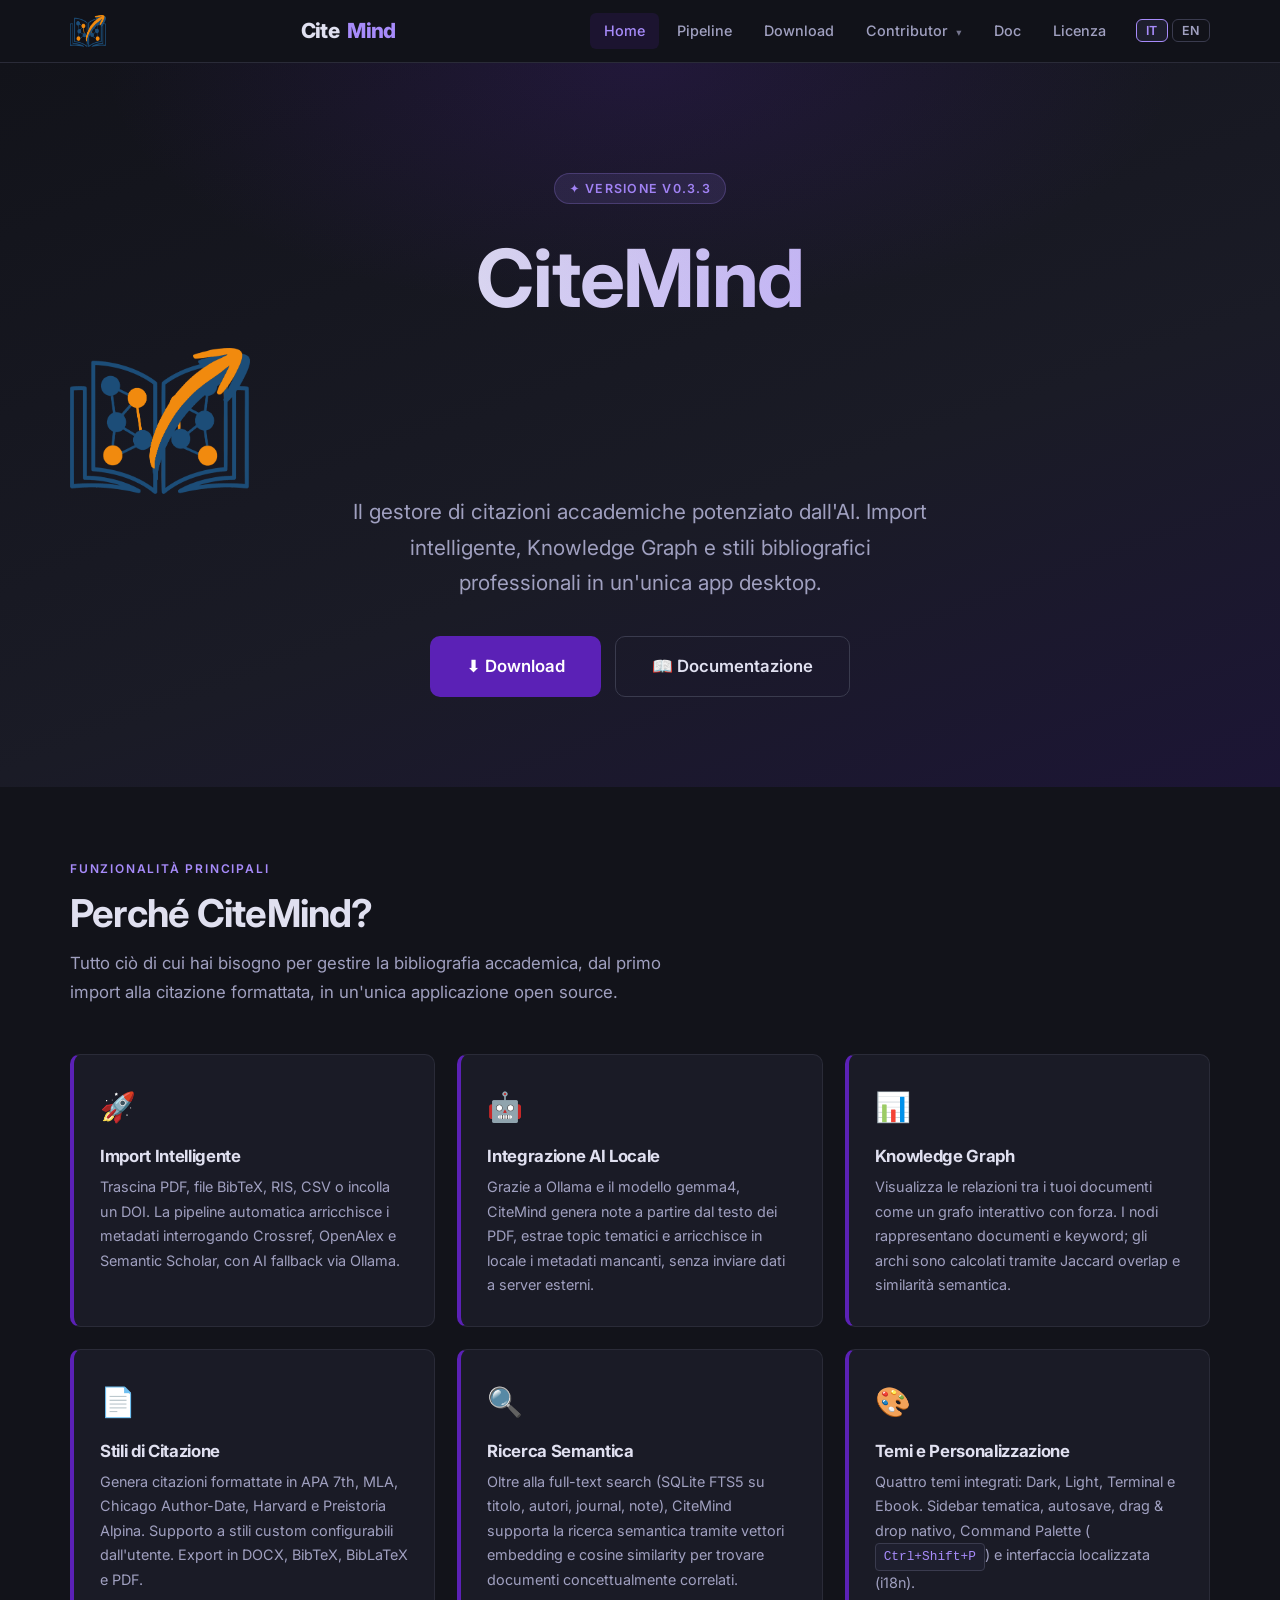
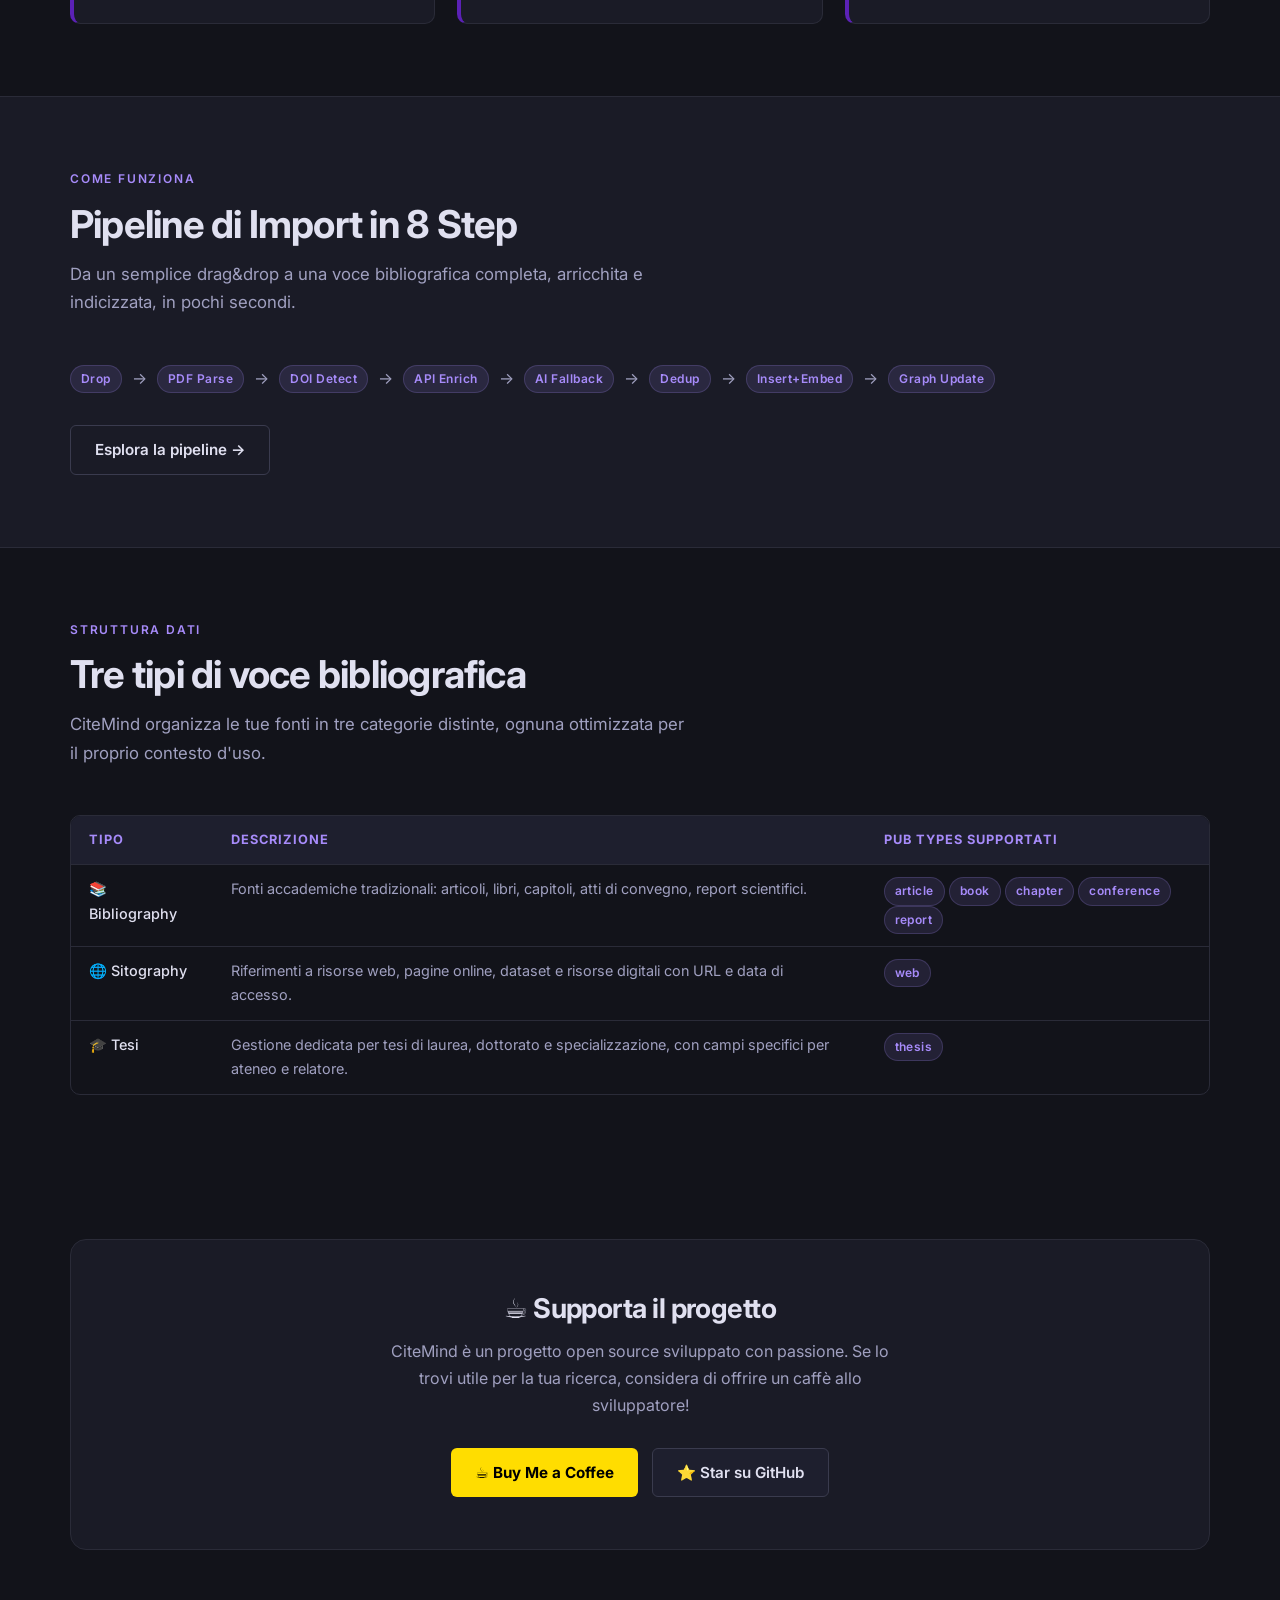
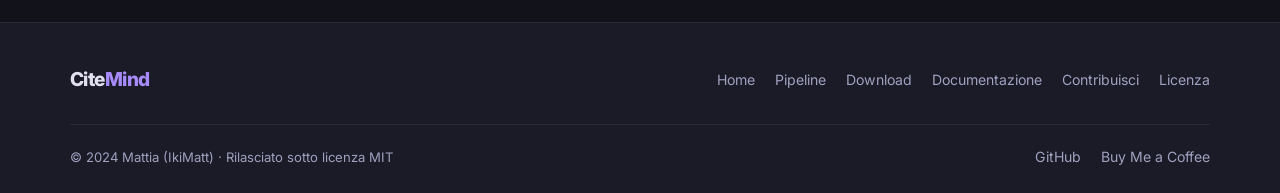
==== index.html @ 57ae6518 "Update title text for CiteMind in multiple languages" ====
<!DOCTYPE html>
<html lang="it">
<head>
  <meta charset="UTF-8" />
  <meta name="viewport" content="width=device-width, initial-scale=1.0" />
  <title>
    <span class="lang-it">CiteMind – Gestione Citazioni Accademiche</span>
    <span class="lang-en">CiteMind – Citation Manager</span>
  </title>
  <meta name="description" class="lang-it" content="CiteMind è un'app desktop Python/PySide6 per la gestione di citazioni accademiche, con pipeline di import AI, Knowledge Graph e stili APA/MLA/Chicago." />
  <meta name="description" class="lang-en" content="CiteMind is a Python/PySide6 desktop app for academic citation management, featuring an AI import pipeline, Knowledge Graph and APA/MLA/Chicago styles." />
  <link rel="preconnect" href="https://fonts.googleapis.com" />
  <link rel="preconnect" href="https://fonts.gstatic.com" crossorigin />
  <link href="https://fonts.googleapis.com/css2?family=Inter:wght@400;500;600;700;800&display=swap" rel="stylesheet" />
  <link rel="stylesheet" href="style.css" />
  <script src="lang.js"></script>
</head>
<body>

<!-- ── Header ─────────────────────────────────────────────── -->
<header>
  <nav class="container">
    <img src="Logo.png" alt="CiteMind Logo" class="logo-img" width="36" height="32">
    <a href="index.html" class="nav-logo">Cite<span class="logo-accent">Mind</span></a>
    <ul class="nav-links">
      <li><a href="index.html" class="active">Home</a></li>
      <li><a href="pipeline.html">Pipeline</a></li>
      <li><a href="download.html">Download</a></li>
      <li class="dropdown">
        <span>Contributor <span class="dropdown-caret">▾</span></span>
        <ul class="dropdown-menu">
          <li><a href="contributor.html"><span class="lang-it">Come contribuire</span><span class="lang-en">How to contribute</span></a></li>
          <li><a href="creator.html"><span class="lang-it">Il Creatore</span><span class="lang-en">The Creator</span></a></li>
        </ul>
      </li>
      <li><a href="doc.html">Doc</a></li>
      <li><a href="licence.html"><span class="lang-it">Licenza</span><span class="lang-en">Licence</span></a></li>
      <li class="lang-switcher">
        <button class="lang-btn" data-lang="it">IT</button>
        <button class="lang-btn" data-lang="en">EN</button>
      </li>
    </ul>
  </nav>
</header>

<!-- ── Hero ───────────────────────────────────────────────── -->
<section class="hero">
  <div class="container">
    <div class="hero-badge">
      <span class="lang-it">✦ Versione v0.3.3</span>
      <span class="lang-en">✦ Version v0.3.3</span>
    </div>
    <h1>CiteMind</h1>
    <img src="Logo.png" alt="CiteMind Logo" class="logo-img" width="180" height="146">
    <p class="hero-tagline">
      <span class="lang-it">Il gestore di citazioni accademiche potenziato dall'AI. Import intelligente, Knowledge Graph e stili bibliografici professionali in un'unica app desktop.</span>
      <span class="lang-en">The academic citation manager powered by AI. Smart import, Knowledge Graph and professional bibliography styles in a single desktop app.</span>
    </p>
    <div class="hero-cta">
      <a href="download.html" class="btn btn-primary btn-large">⬇ Download</a>
      <a href="doc.html" class="btn btn-secondary btn-large">
        <span class="lang-it">📖 Documentazione</span>
        <span class="lang-en">📖 Documentation</span>
      </a>
    </div>
  </div>
</section>

<!-- ── Perché CiteMind ─────────────────────────────────────── -->
<section>
  <div class="container">
    <div class="section-label">
      <span class="lang-it">Funzionalità principali</span>
      <span class="lang-en">Key features</span>
    </div>
    <h2 class="section-title">
      <span class="lang-it">Perché CiteMind?</span>
      <span class="lang-en">Why CiteMind?</span>
    </h2>
    <p class="section-sub">
      <span class="lang-it">Tutto ciò di cui hai bisogno per gestire la bibliografia accademica, dal primo import alla citazione formattata, in un'unica applicazione open source.</span>
      <span class="lang-en">Everything you need to manage academic bibliography, from the first import to the formatted citation, in a single open-source application.</span>
    </p>

    <div class="feature-grid">

      <div class="feature-card">
        <span class="card-icon">🚀</span>
        <h3>
          <span class="lang-it">Import Intelligente</span>
          <span class="lang-en">Smart Import</span>
        </h3>
        <p>
          <span class="lang-it">Trascina PDF, file BibTeX, RIS, CSV o incolla un DOI. La pipeline automatica arricchisce i metadati interrogando Crossref, OpenAlex e Semantic Scholar, con AI fallback via Ollama.</span>
          <span class="lang-en">Drag-and-drop PDFs, BibTeX, RIS, CSV files or paste a DOI. The automatic pipeline enriches metadata by querying Crossref, OpenAlex and Semantic Scholar, with AI fallback via Ollama.</span>
        </p>
      </div>

      <div class="feature-card">
        <span class="card-icon">🤖</span>
        <h3>
          <span class="lang-it">Integrazione AI Locale</span>
          <span class="lang-en">Local AI Integration</span>
        </h3>
        <p>
          <span class="lang-it">Grazie a Ollama e il modello gemma4, CiteMind genera note a partire dal testo dei PDF, estrae topic tematici e arricchisce in locale i metadati mancanti, senza inviare dati a server esterni.</span>
          <span class="lang-en">Using Ollama and the gemma4 model, CiteMind generates notes from PDF text, extracts thematic topics and locally enriches missing metadata — without sending data to external servers.</span>
        </p>
      </div>

      <div class="feature-card">
        <span class="card-icon">📊</span>
        <h3>
          <span class="lang-it">Knowledge Graph</span>
          <span class="lang-en">Knowledge Graph</span>
        </h3>
        <p>
          <span class="lang-it">Visualizza le relazioni tra i tuoi documenti come un grafo interattivo con forza. I nodi rappresentano documenti e keyword; gli archi sono calcolati tramite Jaccard overlap e similarità semantica.</span>
          <span class="lang-en">Visualise relationships between your documents as an interactive force-directed graph. Nodes represent documents and keywords; edges are computed via Jaccard overlap and semantic similarity.</span>
        </p>
      </div>

      <div class="feature-card">
        <span class="card-icon">📄</span>
        <h3>
          <span class="lang-it">Stili di Citazione</span>
          <span class="lang-en">Citation Styles</span>
        </h3>
        <p>
          <span class="lang-it">Genera citazioni formattate in APA 7th, MLA, Chicago Author-Date, Harvard e Preistoria Alpina. Supporto a stili custom configurabili dall'utente. Export in DOCX, BibTeX, BibLaTeX e PDF.</span>
          <span class="lang-en">Generate formatted citations in APA 7th, MLA, Chicago Author-Date, Harvard and Preistoria Alpina. Support for user-defined custom styles. Export to DOCX, BibTeX, BibLaTeX and PDF.</span>
        </p>
      </div>

      <div class="feature-card">
        <span class="card-icon">🔍</span>
        <h3>
          <span class="lang-it">Ricerca Semantica</span>
          <span class="lang-en">Semantic Search</span>
        </h3>
        <p>
          <span class="lang-it">Oltre alla full-text search (SQLite FTS5 su titolo, autori, journal, note), CiteMind supporta la ricerca semantica tramite vettori embedding e cosine similarity per trovare documenti concettualmente correlati.</span>
          <span class="lang-en">Beyond full-text search (SQLite FTS5 on title, authors, journal, notes), CiteMind supports semantic search via embedding vectors and cosine similarity to find conceptually related documents.</span>
        </p>
      </div>

      <div class="feature-card">
        <span class="card-icon">🎨</span>
        <h3>
          <span class="lang-it">Temi e Personalizzazione</span>
          <span class="lang-en">Themes & Customisation</span>
        </h3>
        <p>
          <span class="lang-it">Quattro temi integrati: Dark, Light, Terminal e Ebook. Sidebar tematica, autosave, drag &amp; drop nativo, Command Palette (<kbd>Ctrl+Shift+P</kbd>) e interfaccia localizzata (i18n).</span>
          <span class="lang-en">Four built-in themes: Dark, Light, Terminal and Ebook. Thematic sidebar, autosave, native drag & drop, Command Palette (Ctrl+Shift+P) and localised interface (i18n).</span>
        </p>
      </div>

    </div>
  </div>
</section>

<!-- ── Pipeline Preview ────────────────────────────────────── -->
<section style="background: var(--bg-surface); border-top: 1px solid var(--border); border-bottom: 1px solid var(--border);">
  <div class="container">
    <div class="section-label">
      <span class="lang-it">Come funziona</span>
      <span class="lang-en">How it works</span>
    </div>
    <h2 class="section-title">
      <span class="lang-it">Pipeline di Import in 8 Step</span>
      <span class="lang-en">8-Step Import Pipeline</span>
    </h2>
    <p class="section-sub">
      <span class="lang-it">Da un semplice drag&amp;drop a una voce bibliografica completa, arricchita e indicizzata, in pochi secondi.</span>
      <span class="lang-en">From a simple drag&drop to a complete, enriched and indexed bibliographic entry, in seconds.</span>
    </p>

    <div style="display: flex; gap: 10px; flex-wrap: wrap;">
      <span class="tag">Drop</span>
      <span style="color: var(--fg-muted);">→</span>
      <span class="tag">PDF Parse</span>
      <span style="color: var(--fg-muted);">→</span>
      <span class="tag">DOI Detect</span>
      <span style="color: var(--fg-muted);">→</span>
      <span class="tag">API Enrich</span>
      <span style="color: var(--fg-muted);">→</span>
      <span class="tag">AI Fallback</span>
      <span style="color: var(--fg-muted);">→</span>
      <span class="tag">Dedup</span>
      <span style="color: var(--fg-muted);">→</span>
      <span class="tag">Insert+Embed</span>
      <span style="color: var(--fg-muted);">→</span>
      <span class="tag">Graph Update</span>
    </div>

    <div style="margin-top: 32px;">
      <a href="pipeline.html" class="btn btn-secondary">
        <span class="lang-it">Esplora la pipeline →</span>
        <span class="lang-en">Explore the pipeline →</span>
      </a>
    </div>
  </div>
</section>

<!-- ── Tipi di Entry ───────────────────────────────────────── -->
<section>
  <div class="container">
    <div class="section-label">
      <span class="lang-it">Struttura dati</span>
      <span class="lang-en">Data structure</span>
    </div>
    <h2 class="section-title">
      <span class="lang-it">Tre tipi di voce bibliografica</span>
      <span class="lang-en">Three types of bibliographic entries</span>
    </h2>
    <p class="section-sub">
      <span class="lang-it">CiteMind organizza le tue fonti in tre categorie distinte, ognuna ottimizzata per il proprio contesto d'uso.</span>
      <span class="lang-en">CiteMind organises your sources into three distinct categories, each optimised for its context of use.</span>
    </p>

    <div class="table-wrap">
      <table>
        <thead>
          <tr>
            <th>
              <span class="lang-it">Tipo</span>
              <span class="lang-en">Type</span>
            </th>
            <th>
              <span class="lang-it">Descrizione</span>
              <span class="lang-en">Description</span>
            </th>
            <th>
              <span class="lang-it">Pub Types supportati</span>
              <span class="lang-en">Supported pub types</span>
            </th>
          </tr>
        </thead>
        <tbody>
          <tr>
            <td>📚 Bibliography</td>
            <td>
              <span class="lang-it">Fonti accademiche tradizionali: articoli, libri, capitoli, atti di convegno, report scientifici.</span>
              <span class="lang-en">Traditional academic sources: articles, books, chapters, conference papers, scientific reports.</span>
            </td>
            <td><span class="tag">article</span> <span class="tag">book</span> <span class="tag">chapter</span> <span class="tag">conference</span> <span class="tag">report</span></td>
          </tr>
          <tr>
            <td>🌐 Sitography</td>
            <td>
              <span class="lang-it">Riferimenti a risorse web, pagine online, dataset e risorse digitali con URL e data di accesso.</span>
              <span class="lang-en">References to web resources, online pages, datasets and digital resources with URL and access date.</span>
            </td>
            <td><span class="tag">web</span></td>
          </tr>
          <tr>
            <td>🎓 Tesi</td>
            <td>
              <span class="lang-it">Gestione dedicata per tesi di laurea, dottorato e specializzazione, con campi specifici per ateneo e relatore.</span>
              <span class="lang-en">Dedicated management for bachelor's, master's and doctoral theses, with specific fields for institution and supervisor.</span>
            </td>
            <td><span class="tag">thesis</span></td>
          </tr>
        </tbody>
      </table>
    </div>
  </div>
</section>

<!-- ── Supporta il progetto ───────────────────────────────── -->
<section>
  <div class="container">
    <div class="support-section">
      <h2>
        <span class="lang-it">☕ Supporta il progetto</span>
        <span class="lang-en">☕ Support the project</span>
      </h2>
      <p>
        <span class="lang-it">CiteMind è un progetto open source sviluppato con passione. Se lo trovi utile per la tua ricerca, considera di offrire un caffè allo sviluppatore!</span>
        <span class="lang-en">CiteMind is an open-source project developed with passion. If you find it useful for your research, consider buying the developer a coffee!</span>
      </p>
      <div class="support-btn-group">
        <a href="https://buymeacoffee.com/ikimattia" target="_blank" rel="noopener" class="btn bmc-btn">☕ Buy Me a Coffee</a>
        <a href="https://github.com/IkiMatt/CiteMind" target="_blank" rel="noopener" class="btn github-btn">
          <span class="lang-it">⭐ Star su GitHub</span>
          <span class="lang-en">⭐ Star on GitHub</span>
        </a>
      </div>
    </div>
  </div>
</section>

<!-- ── Footer ─────────────────────────────────────────────── -->
<footer>
  <div class="container">
    <div class="footer-inner">
      <div class="footer-logo">Cite<span>Mind</span></div>
      <div class="footer-links">
        <a href="index.html">Home</a>
        <a href="pipeline.html">Pipeline</a>
        <a href="download.html">Download</a>
        <a href="doc.html"><span class="lang-it">Documentazione</span><span class="lang-en">Documentation</span></a>
        <a href="contributor.html"><span class="lang-it">Contribuisci</span><span class="lang-en">Contribute</span></a>
        <a href="licence.html"><span class="lang-it">Licenza</span><span class="lang-en">Licence</span></a>
      </div>
    </div>
    <div class="footer-bottom">
      <p>© 2024 Mattia (IkiMatt) · <span class="lang-it">Rilasciato sotto licenza MIT</span><span class="lang-en">Released under MIT License</span></p>
      <div class="footer-links">
        <a href="https://github.com/IkiMatt/CiteMind" target="_blank" rel="noopener">GitHub</a>
        <a href="https://buymeacoffee.com/ikimattia" target="_blank" rel="noopener">Buy Me a Coffee</a>
      </div>
    </div>
  </div>
</footer>

</body>
</html>
---- style.css ----
/* ============================================================
   CiteMind – style.css  (Dark Theme)
   ============================================================ */

/* ── Custom Properties ────────────────────────────────────── */
:root {
  --bg-base:        #12131a;
  --bg-surface:     #1a1b26;
  --bg-input:       #1e1f2e;
  --fg-base:        #e0e0f0;
  --fg-muted:       #a0a0c0;
  --accent:         #5b21b6;
  --accent-hover:   #6d28d9;
  --accent-light:   #7c3aed;
  --accent-badge:   #a78bfa;
  --border:         #2a2b38;
  --border-input:   #3a3b4e;
  --autosave:       #34d399;
  --danger:         #fca5a5;

  --radius-sm:  6px;
  --radius-md:  10px;
  --radius-lg:  16px;
  --shadow:     0 4px 24px rgba(0,0,0,.45);
  --transition: .2s ease;
  --font-body:  'Inter', system-ui, sans-serif;
  --font-mono:  'Fira Code', 'Consolas', monospace;
}

/* ── Reset ────────────────────────────────────────────────── */
*, *::before, *::after { box-sizing: border-box; margin: 0; padding: 0; }
html {
  scroll-behavior: smooth;
  font-size: 16px;
  background-color: var(--bg-base);
  color: var(--fg-base);
}

body {
  font-family: var(--font-body);
  background: var(--bg-base);
  color: var(--fg-base);
  line-height: 1.7;
  min-height: 100vh;
  display: flex;
  flex-direction: column;
}

a { color: var(--accent-badge); text-decoration: none; transition: color var(--transition); }
a:hover { color: var(--accent-light); }

img { max-width: 100%; display: block; }

h1, h2, h3, h4 {
  line-height: 1.25;
  font-weight: 700;
  letter-spacing: -.02em;
}

p { color: var(--fg-muted); }

ul { list-style: none; }

/* ── Layout helpers ───────────────────────────────────────── */
.container {
  width: min(1140px, 94vw);
  margin-inline: auto;
}

section {
  padding: 72px 0;
}

.section-label {
  font-size: .75rem;
  font-weight: 600;
  letter-spacing: .15em;
  text-transform: uppercase;
  color: var(--accent-badge);
  margin-bottom: 10px;
}

.section-title {
  font-size: clamp(1.6rem, 3.5vw, 2.4rem);
  color: var(--fg-base);
  margin-bottom: 12px;
}

.section-sub {
  font-size: 1.05rem;
  color: var(--fg-muted);
  max-width: 620px;
  margin-bottom: 48px;
}

/* ── Sticky Header & Nav ──────────────────────────────────── */
header {
  position: sticky;
  top: 0;
  z-index: 100;
  background: rgba(18, 19, 26, .92);
  backdrop-filter: blur(12px);
  -webkit-backdrop-filter: blur(12px);
  border-bottom: 1px solid var(--border);
}

nav {
  display: flex;
  align-items: center;
  justify-content: space-between;
  height: 62px;
  gap: 24px;
}

.nav-logo {
  font-size: 1.3rem;
  font-weight: 800;
  color: var(--fg-base);
  letter-spacing: -.03em;
  display: flex;
  align-items: center;
  gap: 8px;
}

.nav-logo span.logo-accent { color: var(--accent-badge); }

.nav-links {
  display: flex;
  align-items: center;
  gap: 4px;
  flex-wrap: wrap;
}

.nav-links > li {
  position: relative;
}

.nav-links > li > a,
.nav-links > li > span {
  display: block;
  padding: 6px 14px;
  border-radius: var(--radius-sm);
  font-size: .9rem;
  font-weight: 500;
  color: var(--fg-muted);
  cursor: pointer;
  transition: background var(--transition), color var(--transition);
  white-space: nowrap;
}

.nav-links > li > a:hover,
.nav-links > li:hover > span {
  background: var(--bg-input);
  color: var(--fg-base);
}

.nav-links > li > a.active {
  color: var(--accent-badge);
  background: rgba(91,33,182,.15);
}

/* Dropdown — the transparent padding-top bridges the gap between
   the trigger and the menu so the hover state is never lost. */
.dropdown { position: relative; }

.dropdown-menu {
  display: none;
  position: absolute;
  top: 100%;           /* flush with parent bottom — no gap */
  left: 0;
  min-width: 180px;
  background: var(--bg-surface);
  border: 1px solid var(--border);
  border-radius: var(--radius-md);
  box-shadow: var(--shadow);
  padding: 6px;
  padding-top: 12px;   /* visual offset achieved via internal padding, not margin */
  z-index: 200;
}

.dropdown:hover .dropdown-menu,
.dropdown.open .dropdown-menu { display: block; }

/* Invisible bridge between the trigger and the visible menu box */
.dropdown-menu::before {
  content: '';
  position: absolute;
  top: -12px;
  left: 0;
  right: 0;
  height: 12px;
}

.dropdown-menu a {
  display: block;
  padding: 8px 14px;
  border-radius: var(--radius-sm);
  font-size: .88rem;
  color: var(--fg-muted);
  transition: background var(--transition), color var(--transition);
}

.dropdown-menu a:hover {
  background: var(--bg-input);
  color: var(--fg-base);
}

.dropdown-caret { font-size: .65rem; margin-left: 4px; opacity: .7; }

/* ── Language switcher ────────────────────────────────────── */
.lang-switcher {
  display: flex;
  align-items: center;
  gap: 4px;
  margin-left: 12px;
}

.lang-btn {
  background: transparent;
  border: 1px solid var(--border-input);
  border-radius: var(--radius-sm);
  color: var(--fg-muted);
  font-size: .78rem;
  font-weight: 600;
  padding: 3px 9px;
  cursor: pointer;
  letter-spacing: .05em;
  transition: background var(--transition), color var(--transition), border-color var(--transition);
  font-family: var(--font-body);
}

.lang-btn:hover,
.lang-btn.active {
  background: var(--bg-input);
  border-color: var(--accent-badge);
  color: var(--accent-badge);
}

/* Hide/show language layers */
.lang-en { display: none !important; }

html[data-lang="en"] .lang-it,
body[data-lang="en"] .lang-it { display: none !important; }

html[data-lang="en"] .lang-en,
body[data-lang="en"] .lang-en { display: inline !important; }

html[data-lang="en"] .lang-btn[data-lang="en"],
body[data-lang="en"] .lang-btn[data-lang="en"] { background: var(--bg-input); border-color: var(--accent-badge); color: var(--accent-badge); }

html:not([data-lang="en"]) .lang-btn[data-lang="it"],
body:not([data-lang="en"]) .lang-btn[data-lang="it"] { background: var(--bg-input); border-color: var(--accent-badge); color: var(--accent-badge); }

/* ── Hero ─────────────────────────────────────────────────── */
.hero {
  background: linear-gradient(160deg, var(--bg-base) 0%, var(--bg-surface) 60%, #1c1535 100%);
  text-align: center;
  padding: 110px 0 90px;
  position: relative;
  overflow: hidden;
}

.hero::before {
  content: '';
  position: absolute;
  inset: 0;
  background: radial-gradient(ellipse 60% 50% at 50% 0%, rgba(91,33,182,.18) 0%, transparent 70%);
  pointer-events: none;
}

.hero-badge {
  display: inline-flex;
  align-items: center;
  gap: 6px;
  background: rgba(167,139,250,.12);
  border: 1px solid rgba(167,139,250,.25);
  color: var(--accent-badge);
  font-size: .78rem;
  font-weight: 600;
  letter-spacing: .1em;
  text-transform: uppercase;
  padding: 4px 14px;
  border-radius: 999px;
  margin-bottom: 24px;
}

.hero h1 {
  font-size: clamp(2.8rem, 7vw, 5rem);
  background: linear-gradient(135deg, #e0e0f0 30%, var(--accent-badge) 100%);
  -webkit-background-clip: text;
  -webkit-text-fill-color: transparent;
  background-clip: text;
  margin-bottom: 20px;
}

.hero-tagline {
  font-size: clamp(1.05rem, 2.2vw, 1.3rem);
  color: var(--fg-muted);
  max-width: 580px;
  margin: 0 auto 36px;
}

.hero-cta {
  display: flex;
  gap: 14px;
  justify-content: center;
  flex-wrap: wrap;
}

/* ── Buttons ──────────────────────────────────────────────── */
.btn {
  display: inline-flex;
  align-items: center;
  gap: 8px;
  padding: 11px 24px;
  border-radius: var(--radius-sm);
  font-size: .95rem;
  font-weight: 600;
  cursor: pointer;
  border: none;
  transition: background var(--transition), transform var(--transition), box-shadow var(--transition);
  text-decoration: none;
  white-space: nowrap;
}

.btn:active { transform: scale(.97); }

.btn-primary {
  background: var(--accent);
  color: #fff;
  box-shadow: 0 0 0 0 rgba(91,33,182,0);
}

.btn-primary:hover {
  background: var(--accent-hover);
  color: #fff;
  box-shadow: 0 4px 20px rgba(91,33,182,.45);
}

.btn-secondary {
  background: transparent;
  color: var(--fg-base);
  border: 1px solid var(--border-input);
}

.btn-secondary:hover {
  background: var(--bg-input);
  border-color: var(--accent-badge);
  color: var(--accent-badge);
}

.btn-large {
  padding: 15px 36px;
  font-size: 1.05rem;
  border-radius: var(--radius-md);
}

.bmc-btn {
  background: #ffdd00;
  color: #000;
  font-weight: 700;
}

.bmc-btn:hover {
  background: #ffe833;
  color: #000;
  box-shadow: 0 4px 18px rgba(255,220,0,.35);
}

.github-btn {
  background: var(--bg-input);
  color: var(--fg-base);
  border: 1px solid var(--border-input);
}

.github-btn:hover {
  border-color: var(--accent-badge);
  color: var(--accent-badge);
}

/* ── Feature Grid ─────────────────────────────────────────── */
.feature-grid {
  display: grid;
  grid-template-columns: repeat(3, 1fr);
  gap: 22px;
}

.feature-card {
  background: var(--bg-surface);
  border: 1px solid var(--border);
  border-left: 4px solid var(--accent);
  border-radius: var(--radius-md);
  padding: 28px 26px;
  transition: border-color var(--transition), box-shadow var(--transition), transform var(--transition);
}

.feature-card:hover {
  border-left-color: var(--accent-badge);
  box-shadow: 0 6px 28px rgba(91,33,182,.2);
  transform: translateY(-3px);
}

.feature-card .card-icon {
  font-size: 1.8rem;
  margin-bottom: 14px;
  display: block;
}

.feature-card h3 {
  font-size: 1.05rem;
  color: var(--fg-base);
  margin-bottom: 8px;
}

.feature-card p {
  font-size: .9rem;
  color: var(--fg-muted);
}

/* ── Pipeline Steps ───────────────────────────────────────── */
.pipeline-steps {
  display: flex;
  flex-direction: column;
  gap: 0;
  position: relative;
  padding-left: 28px;
}

.pipeline-steps::before {
  content: '';
  position: absolute;
  left: 22px;
  top: 32px;
  bottom: 32px;
  width: 2px;
  background: linear-gradient(to bottom, var(--accent), var(--accent-badge));
  border-radius: 2px;
}

.step {
  display: flex;
  gap: 22px;
  align-items: flex-start;
  padding: 24px 0;
  position: relative;
}

.step-number {
  flex-shrink: 0;
  width: 44px;
  height: 44px;
  border-radius: 50%;
  background: var(--accent);
  color: #fff;
  display: flex;
  align-items: center;
  justify-content: center;
  font-weight: 800;
  font-size: 1rem;
  position: relative;
  z-index: 1;
  box-shadow: 0 0 0 4px var(--bg-base);
  transition: background var(--transition), box-shadow var(--transition);
}

.step:hover .step-number {
  background: var(--accent-badge);
  box-shadow: 0 0 0 4px var(--bg-base), 0 0 16px rgba(167,139,250,.4);
}

.step-body {
  background: var(--bg-surface);
  border: 1px solid var(--border);
  border-radius: var(--radius-md);
  padding: 20px 24px;
  flex: 1;
  transition: border-color var(--transition);
}

.step:hover .step-body { border-color: var(--border-input); }

.step-body h3 {
  font-size: 1rem;
  color: var(--fg-base);
  margin-bottom: 6px;
}

.step-body p {
  font-size: .9rem;
  color: var(--fg-muted);
  margin: 0;
}

.step-body .tag-list {
  display: flex;
  flex-wrap: wrap;
  gap: 6px;
  margin-top: 10px;
}

/* ── Tags / Pills ─────────────────────────────────────────── */
.tag {
  display: inline-block;
  padding: 3px 10px;
  border-radius: 999px;
  font-size: .75rem;
  font-weight: 600;
  letter-spacing: .04em;
  background: rgba(167,139,250,.12);
  color: var(--accent-badge);
  border: 1px solid rgba(167,139,250,.2);
}

.tag-green {
  background: rgba(52,211,153,.1);
  color: var(--autosave);
  border-color: rgba(52,211,153,.2);
}

.tag-red {
  background: rgba(252,165,165,.1);
  color: var(--danger);
  border-color: rgba(252,165,165,.2);
}

/* ── Code Block ───────────────────────────────────────────── */
.code-block {
  background: var(--bg-input);
  border: 1px solid var(--border-input);
  border-radius: var(--radius-md);
  padding: 22px 26px;
  overflow-x: auto;
  margin: 20px 0;
  position: relative;
}

.code-block code {
  font-family: var(--font-mono);
  font-size: .88rem;
  color: var(--accent-badge);
  white-space: pre;
  display: block;
  line-height: 1.7;
}

.code-block .comment { color: var(--fg-muted); }
.code-block .keyword { color: #93c5fd; }
.code-block .string  { color: var(--autosave); }

/* ── Tables ───────────────────────────────────────────────── */
.table-wrap {
  overflow-x: auto;
  border-radius: var(--radius-md);
  border: 1px solid var(--border);
}

table {
  width: 100%;
  border-collapse: collapse;
  font-size: .9rem;
}

thead tr {
  background: var(--bg-input);
}

thead th {
  padding: 13px 18px;
  text-align: left;
  color: var(--accent-badge);
  font-size: .8rem;
  font-weight: 700;
  letter-spacing: .08em;
  text-transform: uppercase;
  border-bottom: 1px solid var(--border);
}

tbody tr {
  border-bottom: 1px solid var(--border);
  transition: background var(--transition);
}

tbody tr:last-child { border-bottom: none; }

tbody tr:hover { background: var(--bg-input); }

tbody td {
  padding: 12px 18px;
  color: var(--fg-muted);
  vertical-align: top;
}

tbody td:first-child { color: var(--fg-base); font-weight: 500; }

/* ── Doc Section ──────────────────────────────────────────── */
.doc-section {
  margin-bottom: 56px;
}

.doc-section h2 {
  font-size: 1.4rem;
  color: var(--fg-base);
  margin-bottom: 14px;
  padding-bottom: 10px;
  border-bottom: 1px solid var(--border);
}

.doc-section h3 {
  font-size: 1.05rem;
  color: var(--accent-badge);
  margin: 20px 0 8px;
}

.doc-section p,
.doc-section li {
  font-size: .95rem;
  color: var(--fg-muted);
  margin-bottom: 6px;
}

.doc-section ul {
  list-style: disc;
  padding-left: 22px;
}

.doc-section ul li { margin-bottom: 4px; }

/* ── Info / Highlight Box ─────────────────────────────────── */
.info-box {
  background: var(--bg-surface);
  border: 1px solid var(--border);
  border-left: 4px solid var(--accent-badge);
  border-radius: var(--radius-md);
  padding: 18px 22px;
  margin: 20px 0;
}

.info-box p {
  margin: 0;
  font-size: .93rem;
  color: var(--fg-muted);
}

.info-box strong { color: var(--fg-base); }

/* ── Shortcut table ───────────────────────────────────────── */
kbd {
  display: inline-block;
  background: var(--bg-input);
  border: 1px solid var(--border-input);
  border-radius: 4px;
  padding: 2px 8px;
  font-family: var(--font-mono);
  font-size: .8rem;
  color: var(--accent-badge);
}

/* ── Support / BMC section ────────────────────────────────── */
.support-section {
  background: var(--bg-surface);
  border: 1px solid var(--border);
  border-radius: var(--radius-lg);
  padding: 52px 40px;
  text-align: center;
}

.support-section h2 {
  font-size: 1.7rem;
  color: var(--fg-base);
  margin-bottom: 12px;
}

.support-section p {
  max-width: 520px;
  margin: 0 auto 28px;
}

.support-btn-group {
  display: flex;
  gap: 14px;
  justify-content: center;
  flex-wrap: wrap;
}

/* ── Profile Card ─────────────────────────────────────────── */
.profile-card {
  background: var(--bg-surface);
  border: 1px solid var(--border);
  border-radius: var(--radius-lg);
  padding: 48px 40px;
  max-width: 640px;
  margin: 0 auto;
  text-align: center;
}

.profile-avatar {
  width: 88px;
  height: 88px;
  border-radius: 50%;
  background: linear-gradient(135deg, var(--accent), var(--accent-badge));
  display: flex;
  align-items: center;
  justify-content: center;
  font-size: 2.4rem;
  margin: 0 auto 22px;
}

.profile-name {
  font-size: 1.6rem;
  color: var(--fg-base);
  margin-bottom: 4px;
}

.profile-handle {
  font-size: .9rem;
  color: var(--accent-badge);
  margin-bottom: 20px;
  font-family: var(--font-mono);
}

.profile-bio {
  color: var(--fg-muted);
  font-size: .97rem;
  margin-bottom: 28px;
  line-height: 1.75;
}

.profile-links {
  display: flex;
  gap: 12px;
  justify-content: center;
  flex-wrap: wrap;
}

/* ── Licence ──────────────────────────────────────────────── */
.licence-box {
  background: var(--bg-surface);
  border: 1px solid var(--border);
  border-radius: var(--radius-lg);
  padding: 40px 48px;
  max-width: 780px;
  margin: 0 auto;
}

.licence-box h1 {
  font-size: 1.9rem;
  color: var(--fg-base);
  margin-bottom: 8px;
}

.licence-box .meta {
  color: var(--fg-muted);
  font-size: .88rem;
  margin-bottom: 30px;
}

.licence-box p {
  font-size: .93rem;
  color: var(--fg-muted);
  margin-bottom: 16px;
  line-height: 1.8;
}

/* ── Contributor ──────────────────────────────────────────── */
.contrib-grid {
  display: grid;
  grid-template-columns: repeat(3, 1fr);
  gap: 22px;
  margin-bottom: 48px;
}

.contrib-card {
  background: var(--bg-surface);
  border: 1px solid var(--border);
  border-radius: var(--radius-md);
  padding: 28px 24px;
  transition: border-color var(--transition), transform var(--transition);
}

.contrib-card:hover {
  border-color: var(--accent-badge);
  transform: translateY(-2px);
}

.contrib-card .contrib-icon {
  font-size: 1.6rem;
  margin-bottom: 12px;
}

.contrib-card h3 {
  font-size: 1rem;
  color: var(--fg-base);
  margin-bottom: 8px;
}

.contrib-card p {
  font-size: .88rem;
  color: var(--fg-muted);
}

/* ── Footer ───────────────────────────────────────────────── */
footer {
  margin-top: auto;
  background: var(--bg-surface);
  border-top: 1px solid var(--border);
  padding: 40px 0 24px;
}

.footer-inner {
  display: flex;
  align-items: center;
  justify-content: space-between;
  flex-wrap: wrap;
  gap: 20px;
  margin-bottom: 28px;
}

.footer-logo {
  font-size: 1.2rem;
  font-weight: 800;
  color: var(--fg-base);
  letter-spacing: -.03em;
}

.footer-logo span { color: var(--accent-badge); }

.footer-links {
  display: flex;
  gap: 20px;
  flex-wrap: wrap;
}

.footer-links a {
  font-size: .88rem;
  color: var(--fg-muted);
}

.footer-links a:hover { color: var(--accent-badge); }

.footer-bottom {
  border-top: 1px solid var(--border);
  padding-top: 20px;
  display: flex;
  align-items: center;
  justify-content: space-between;
  flex-wrap: wrap;
  gap: 10px;
}

.footer-bottom p {
  font-size: .82rem;
  color: var(--fg-muted);
  margin: 0;
}

.footer-bottom a { color: var(--fg-muted); }
.footer-bottom a:hover { color: var(--accent-badge); }

/* ── Page intro banner ────────────────────────────────────── */
.page-hero {
  background: linear-gradient(160deg, var(--bg-base) 0%, var(--bg-surface) 100%);
  border-bottom: 1px solid var(--border);
  padding: 64px 0 52px;
}

.page-hero h1 {
  font-size: clamp(2rem, 5vw, 3rem);
  color: var(--fg-base);
  margin-bottom: 12px;
}

.page-hero p {
  font-size: 1.05rem;
  color: var(--fg-muted);
  max-width: 560px;
}

/* ── Download page ────────────────────────────────────────── */
.download-card {
  background: var(--bg-surface);
  border: 1px solid var(--border);
  border-radius: var(--radius-lg);
  padding: 44px 40px;
  text-align: center;
  max-width: 560px;
  margin: 0 auto 48px;
}

.download-card .version-badge {
  display: inline-block;
  background: rgba(52,211,153,.12);
  color: var(--autosave);
  border: 1px solid rgba(52,211,153,.25);
  border-radius: 999px;
  font-size: .8rem;
  font-weight: 700;
  padding: 4px 14px;
  letter-spacing: .08em;
  margin-bottom: 20px;
}

.download-card h2 {
  font-size: 1.5rem;
  color: var(--fg-base);
  margin-bottom: 10px;
}

.download-card p { margin-bottom: 24px; }

.req-list {
  background: var(--bg-input);
  border: 1px solid var(--border);
  border-radius: var(--radius-md);
  padding: 22px 26px;
  margin-top: 28px;
}

.req-list h3 {
  font-size: .85rem;
  font-weight: 700;
  letter-spacing: .1em;
  text-transform: uppercase;
  color: var(--accent-badge);
  margin-bottom: 14px;
}

.req-list ul {
  list-style: none;
  display: flex;
  flex-direction: column;
  gap: 8px;
}

.req-list li {
  font-size: .9rem;
  color: var(--fg-muted);
  display: flex;
  align-items: baseline;
  gap: 8px;
}

.req-list li::before {
  content: '›';
  color: var(--accent-badge);
  font-weight: 700;
}

/* ── Responsive ───────────────────────────────────────────── */
@media (max-width: 900px) {
  .feature-grid,
  .contrib-grid { grid-template-columns: repeat(2, 1fr); }
}

@media (max-width: 768px) {
  nav { flex-wrap: wrap; height: auto; padding: 10px 0; gap: 10px; }
  .nav-links { gap: 2px; }
  .nav-links > li > a,
  .nav-links > li > span { padding: 5px 10px; font-size: .82rem; }

  section { padding: 48px 0; }

  .hero { padding: 70px 0 60px; }

  .feature-grid,
  .contrib-grid { grid-template-columns: 1fr; }

  .pipeline-steps { padding-left: 12px; }
  .pipeline-steps::before { left: 22px; }

  .support-section { padding: 36px 22px; }

  .licence-box,
  .profile-card { padding: 30px 22px; }

  .footer-inner { flex-direction: column; align-items: flex-start; }
  .footer-bottom { flex-direction: column; align-items: flex-start; }

  .download-card { padding: 30px 20px; }
}

@media (max-width: 480px) {
  .hero h1 { font-size: 2.4rem; }
  .hero-cta { flex-direction: column; align-items: center; }
  .step { flex-direction: column; gap: 14px; padding: 18px 0; }
}
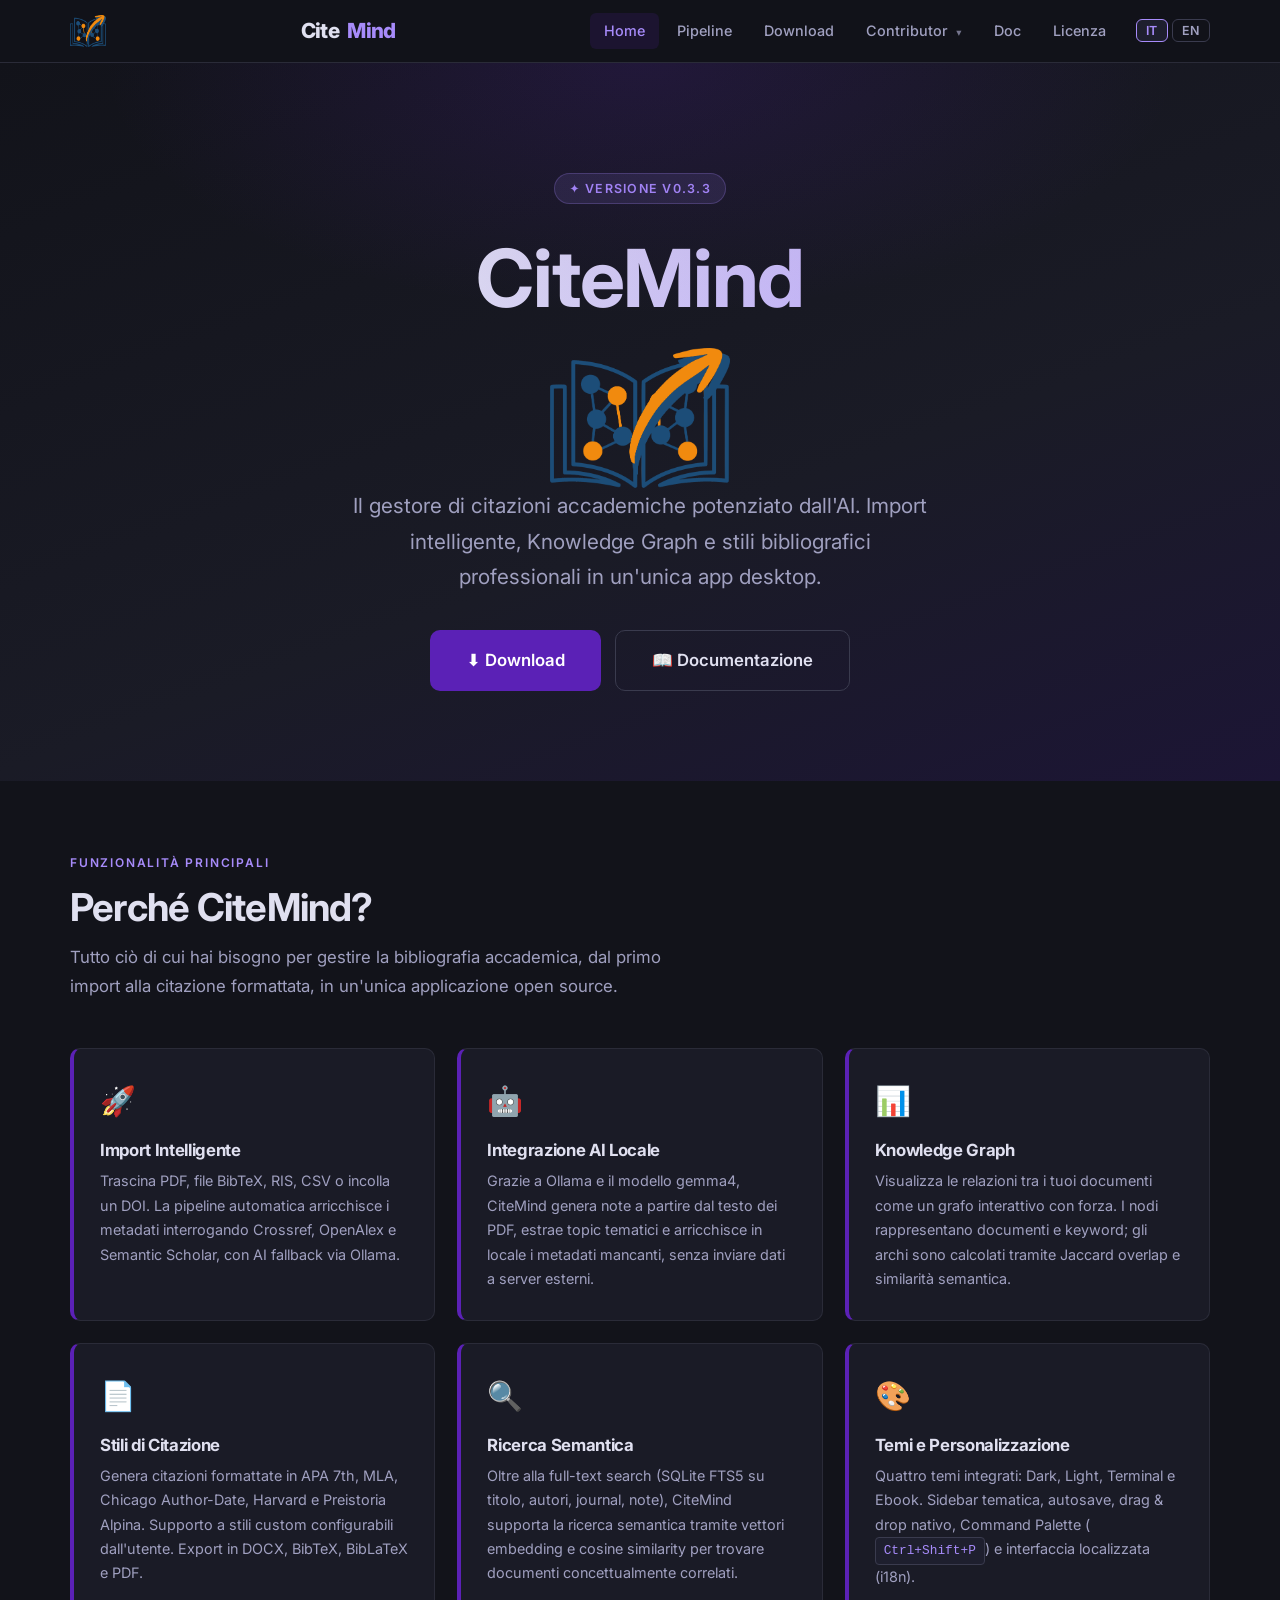
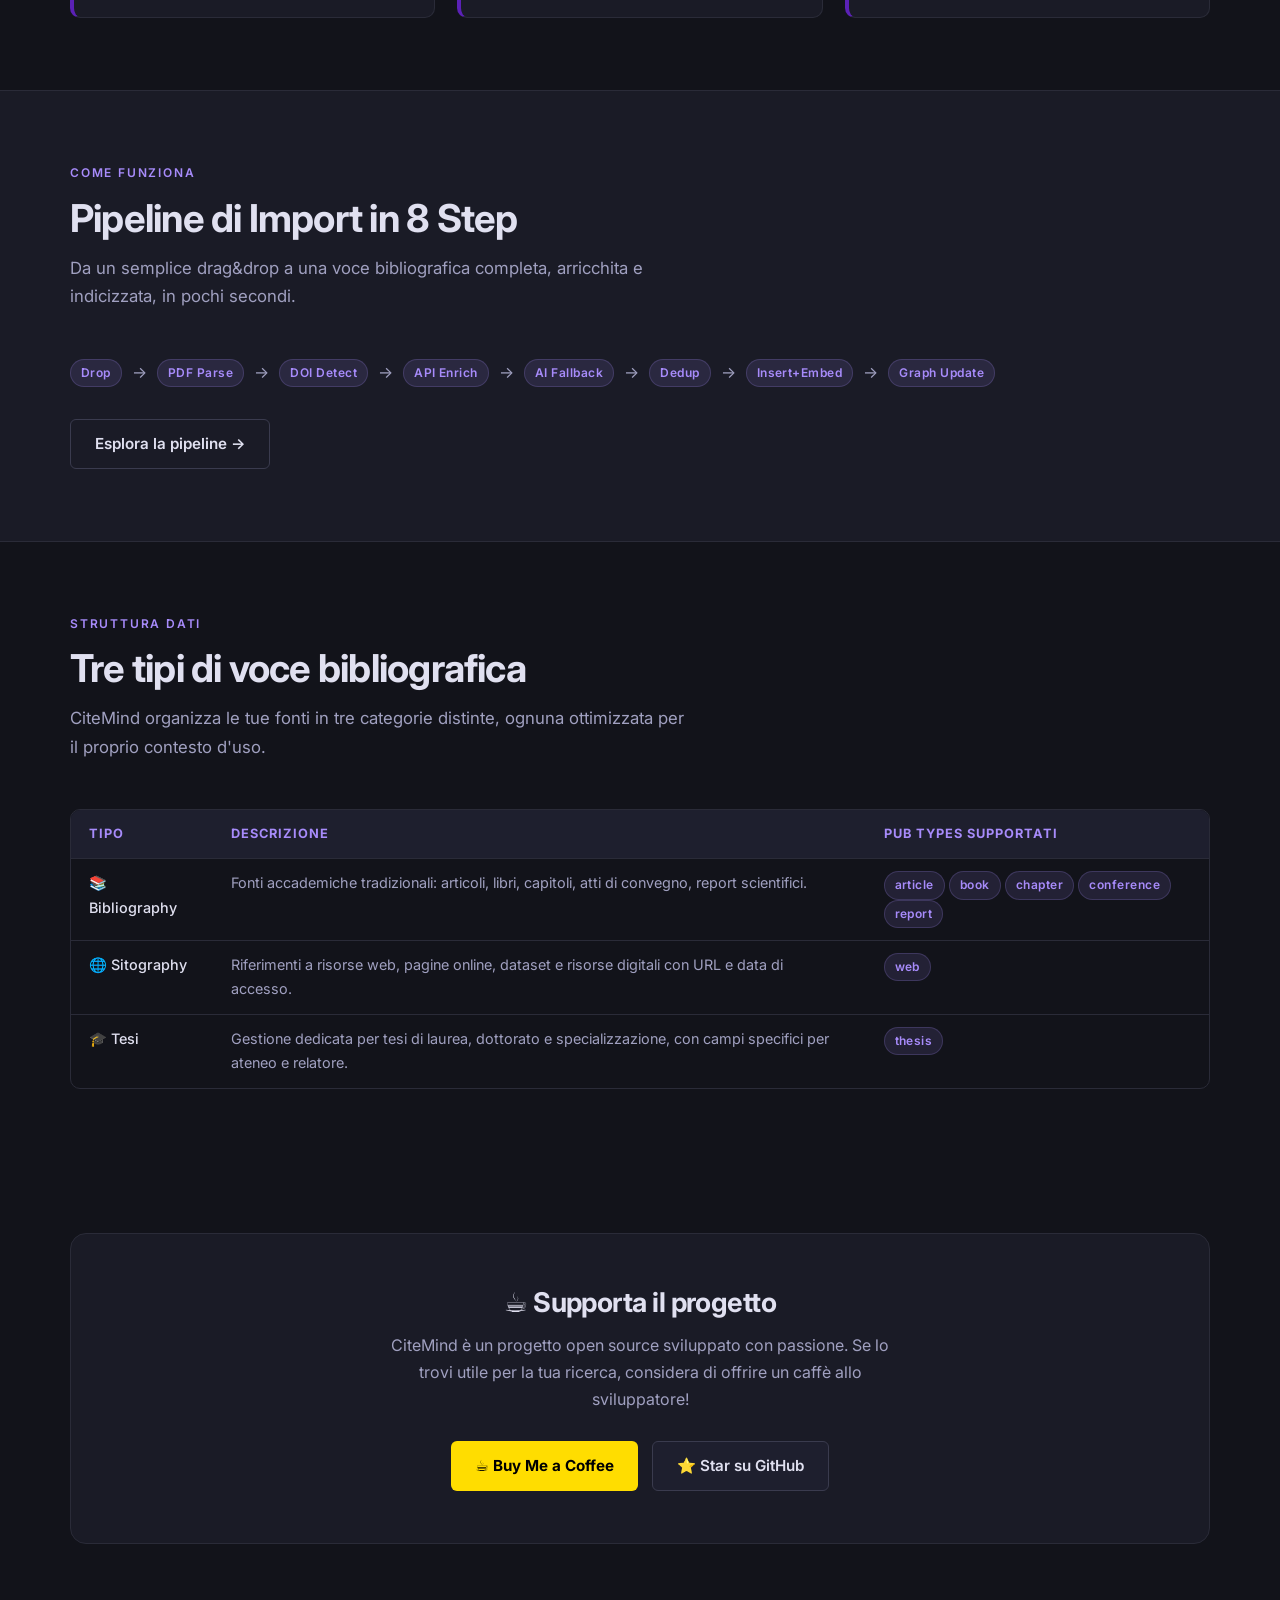
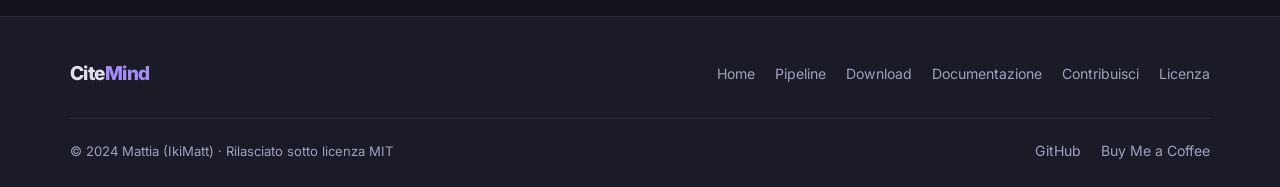
==== commit 62089747: "Update index.html" ====
--- a/index.html
+++ b/index.html
@@ -51,7 +51,7 @@
       <span class="lang-en">✦ Version v0.3.3</span>
     </div>
     <h1>CiteMind</h1>
-    <img src="Logo.png" alt="CiteMind Logo" class="logo-img" width="180" height="146">
+    <img src="Logo.png" alt="CiteMind Logo" class="logo-img" style="display: block; margin: 0 auto; width: 180px; height: auto;">
     <p class="hero-tagline">
       <span class="lang-it">Il gestore di citazioni accademiche potenziato dall'AI. Import intelligente, Knowledge Graph e stili bibliografici professionali in un'unica app desktop.</span>
       <span class="lang-en">The academic citation manager powered by AI. Smart import, Knowledge Graph and professional bibliography styles in a single desktop app.</span>
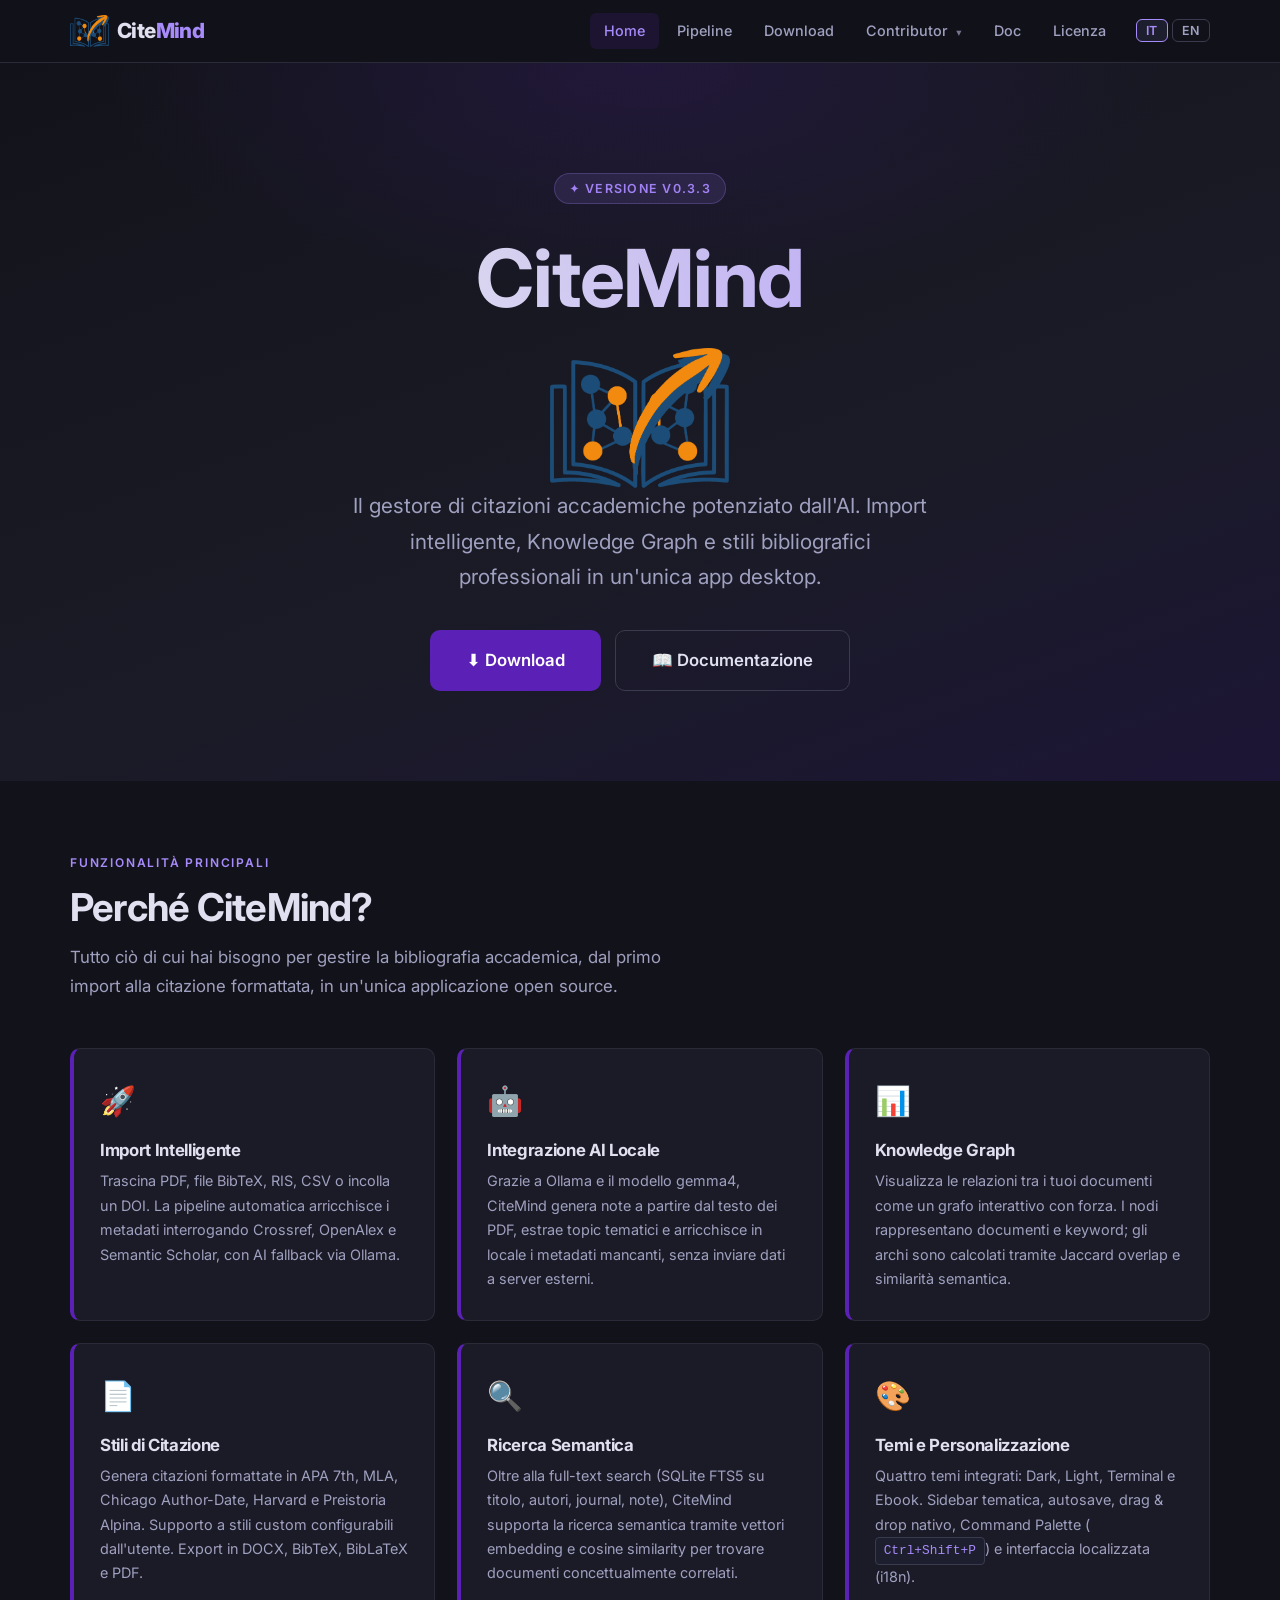
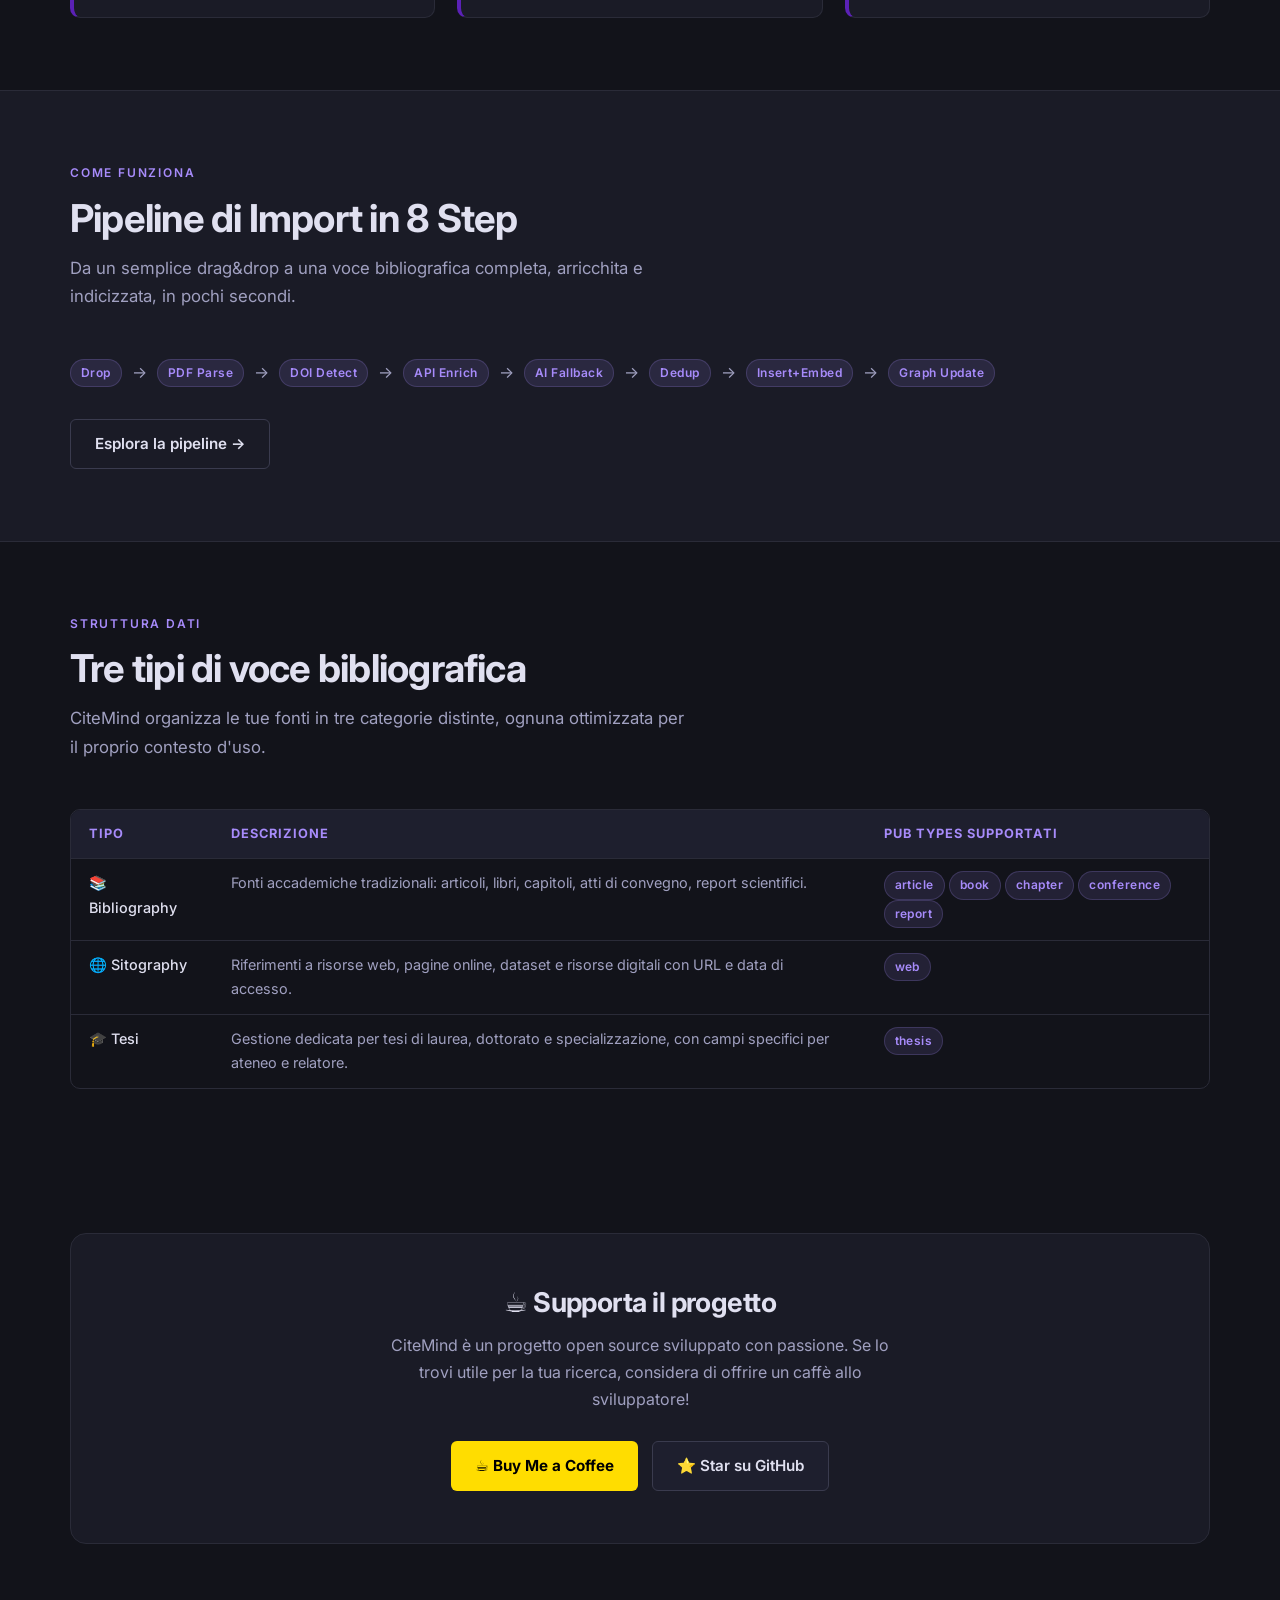
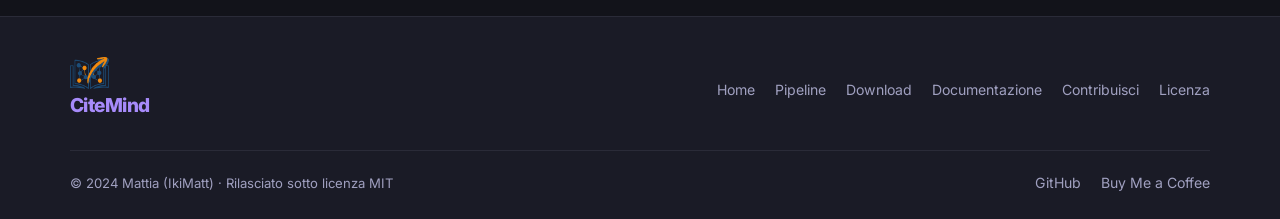
==== commit 9638cc3e: "Update index.html" ====
--- a/index.html
+++ b/index.html
@@ -20,8 +20,10 @@
 <!-- ── Header ─────────────────────────────────────────────── -->
 <header>
   <nav class="container">
-    <img src="Logo.png" alt="CiteMind Logo" class="logo-img" width="36" height="32">
-    <a href="index.html" class="nav-logo">Cite<span class="logo-accent">Mind</span></a>
+    <a href="index.html" class="nav-logo">
+      <img src="Logo.png" alt="CiteMind Logo" class="logo-img" width="39" height="32">
+      <span>Cite<span class="logo-accent">Mind</span></span>
+    </a>
     <ul class="nav-links">
       <li><a href="index.html" class="active">Home</a></li>
       <li><a href="pipeline.html">Pipeline</a></li>
@@ -295,7 +297,10 @@
 <footer>
   <div class="container">
     <div class="footer-inner">
-      <div class="footer-logo">Cite<span>Mind</span></div>
+      <div class="footer-logo">
+        <img src="Logo.png" alt="CiteMind Logo" class="footer-logo-img" width="39" height="32">
+        <span>Cite<span>Mind</span></span>
+      </div>
       <div class="footer-links">
         <a href="index.html">Home</a>
         <a href="pipeline.html">Pipeline</a>
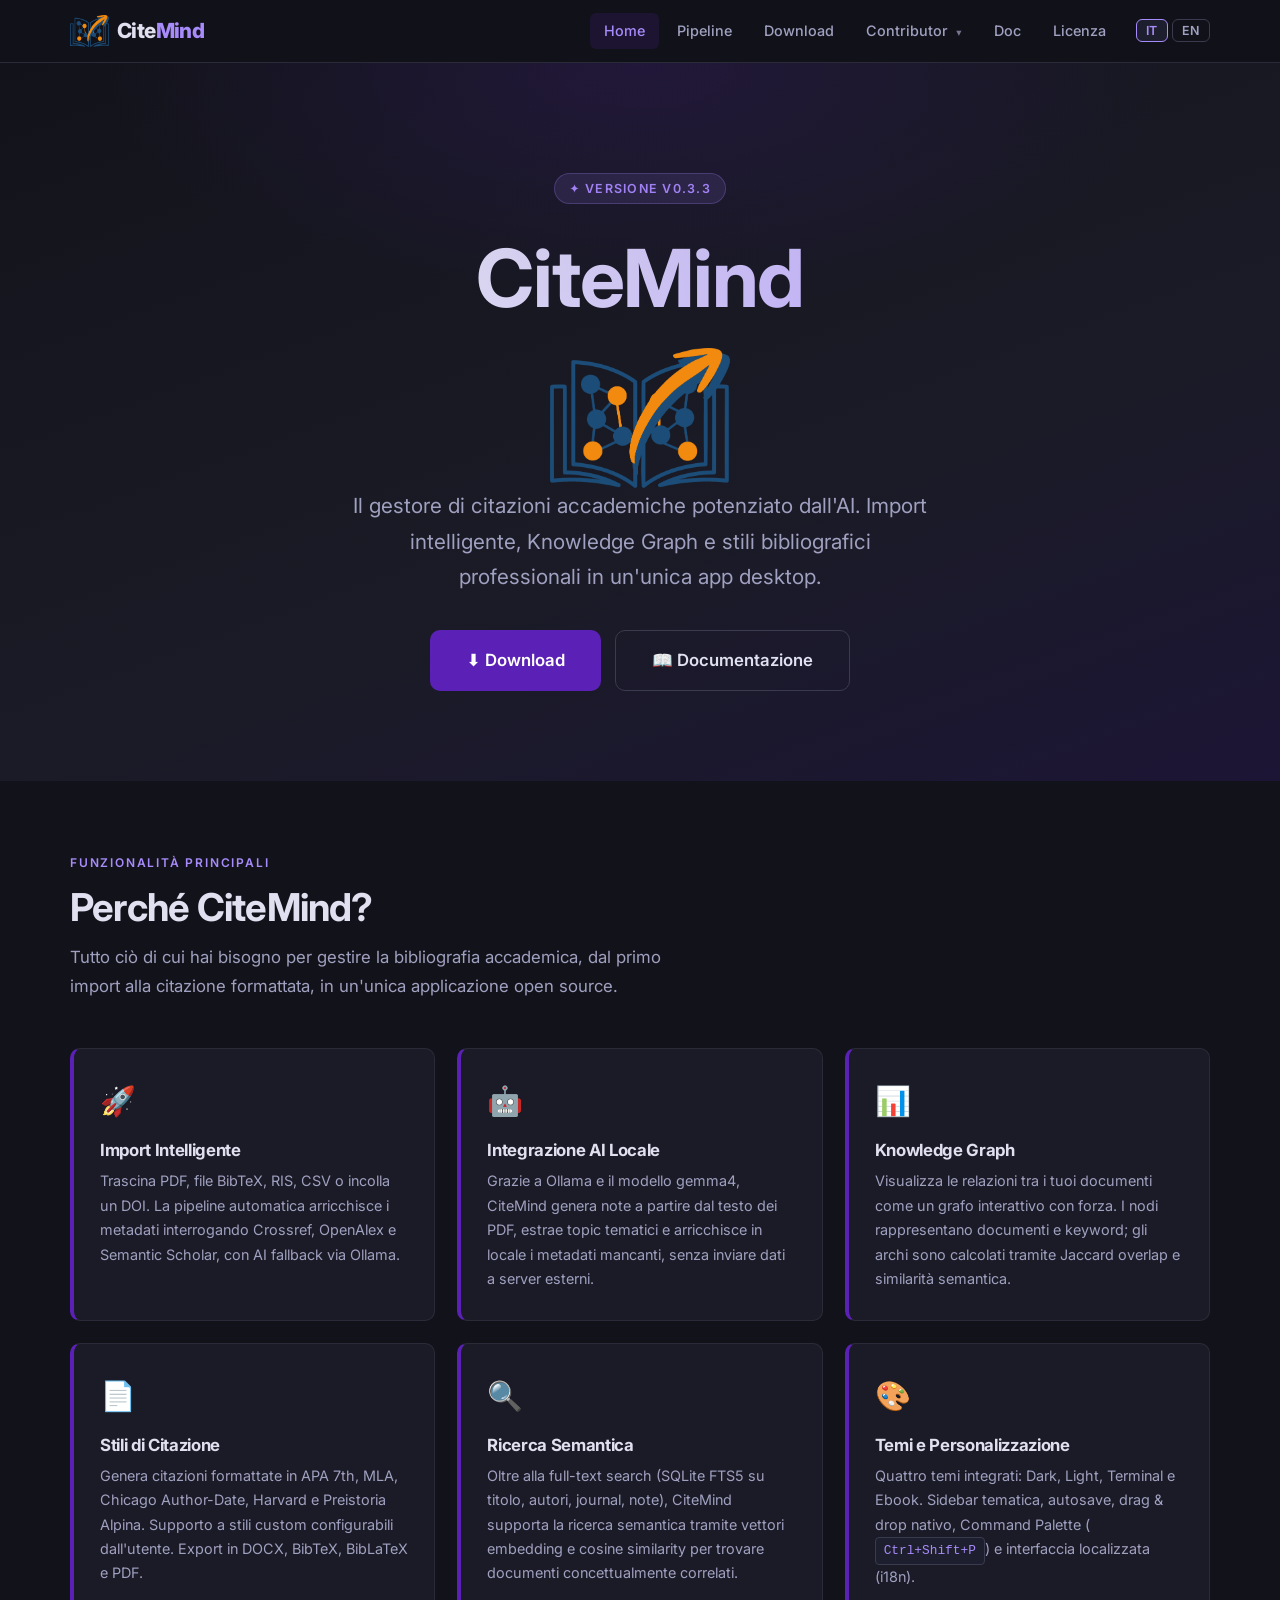
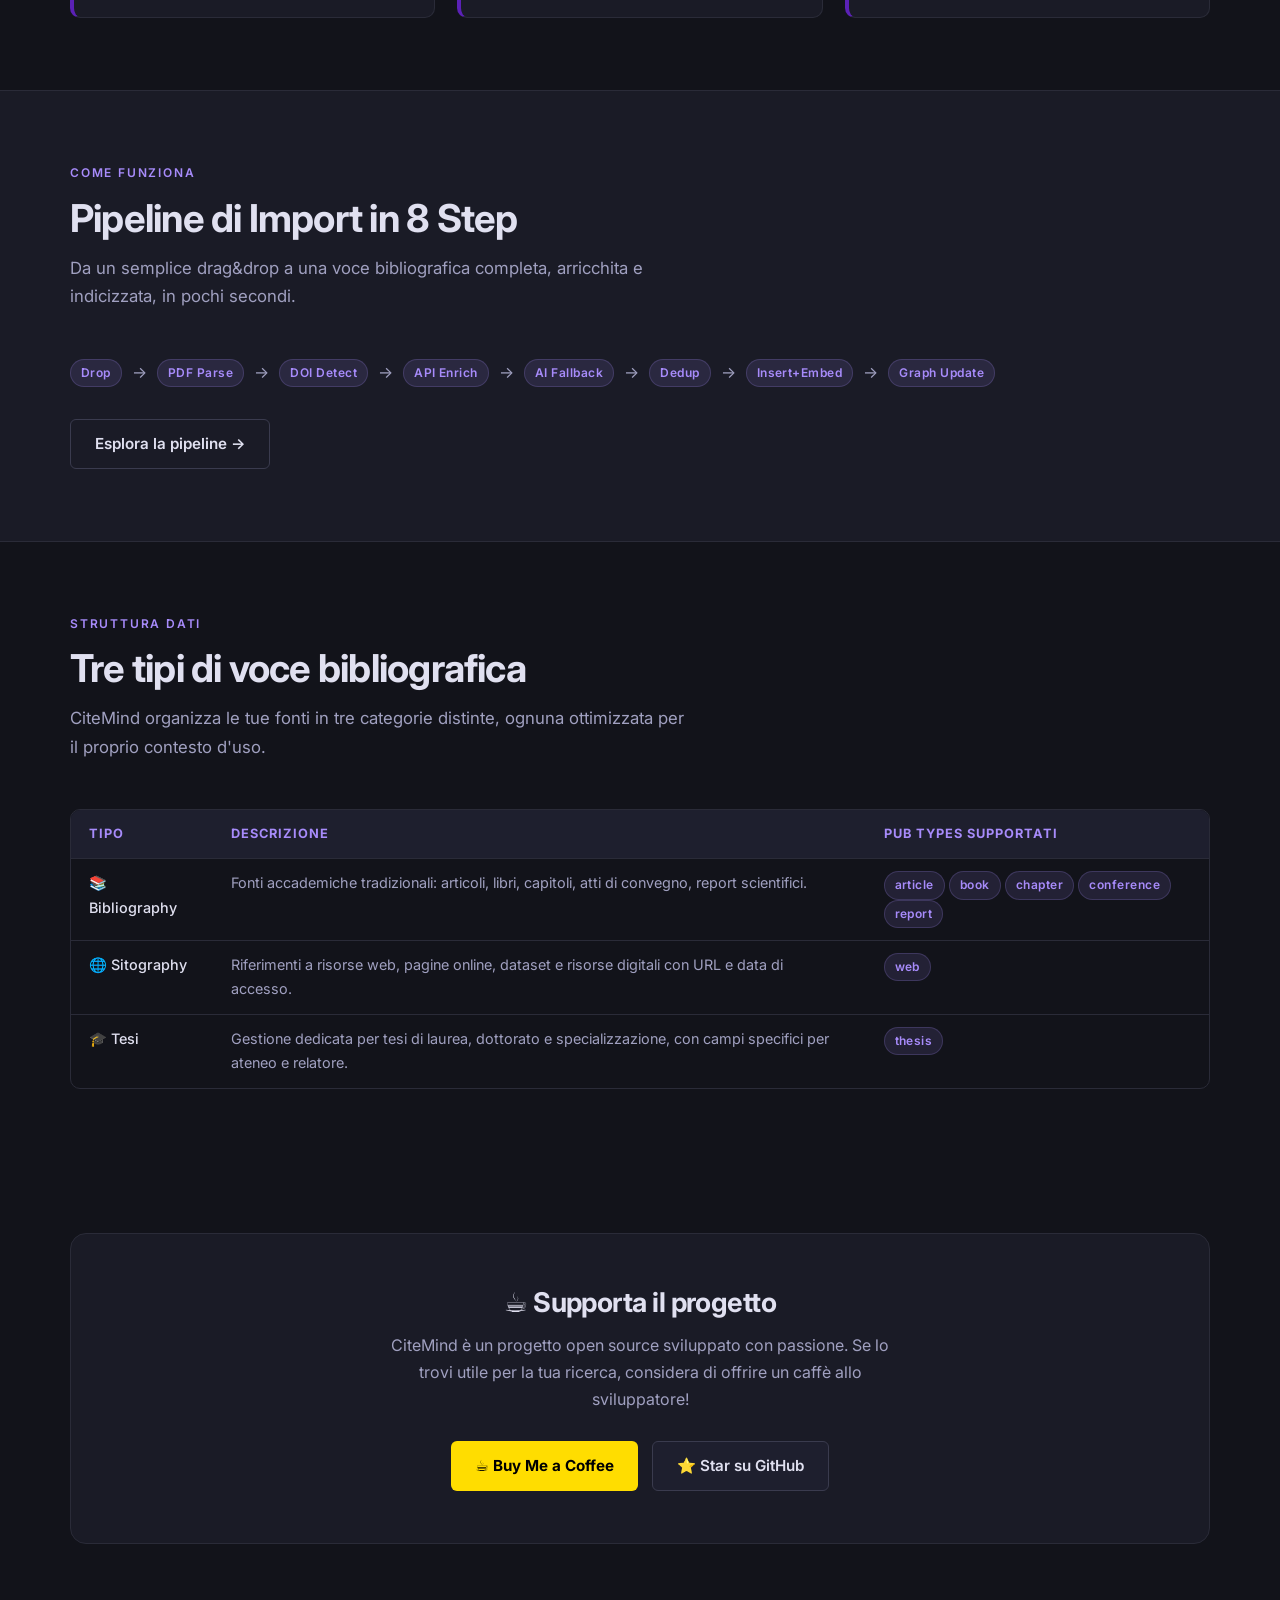
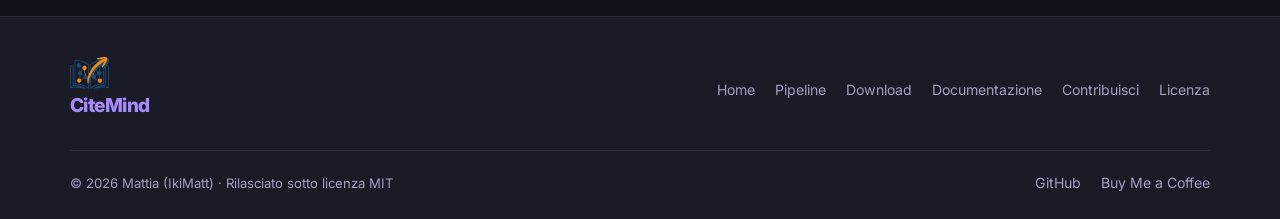
==== commit 694d9498: "Update copyright year in footer to 2026" ====
--- a/index.html
+++ b/index.html
@@ -311,7 +311,7 @@
       </div>
     </div>
     <div class="footer-bottom">
-      <p>© 2024 Mattia (IkiMatt) · <span class="lang-it">Rilasciato sotto licenza MIT</span><span class="lang-en">Released under MIT License</span></p>
+      <p>© 2026 Mattia (IkiMatt) · <span class="lang-it">Rilasciato sotto licenza MIT</span><span class="lang-en">Released under MIT License</span></p>
       <div class="footer-links">
         <a href="https://github.com/IkiMatt/CiteMind" target="_blank" rel="noopener">GitHub</a>
         <a href="https://buymeacoffee.com/ikimattia" target="_blank" rel="noopener">Buy Me a Coffee</a>
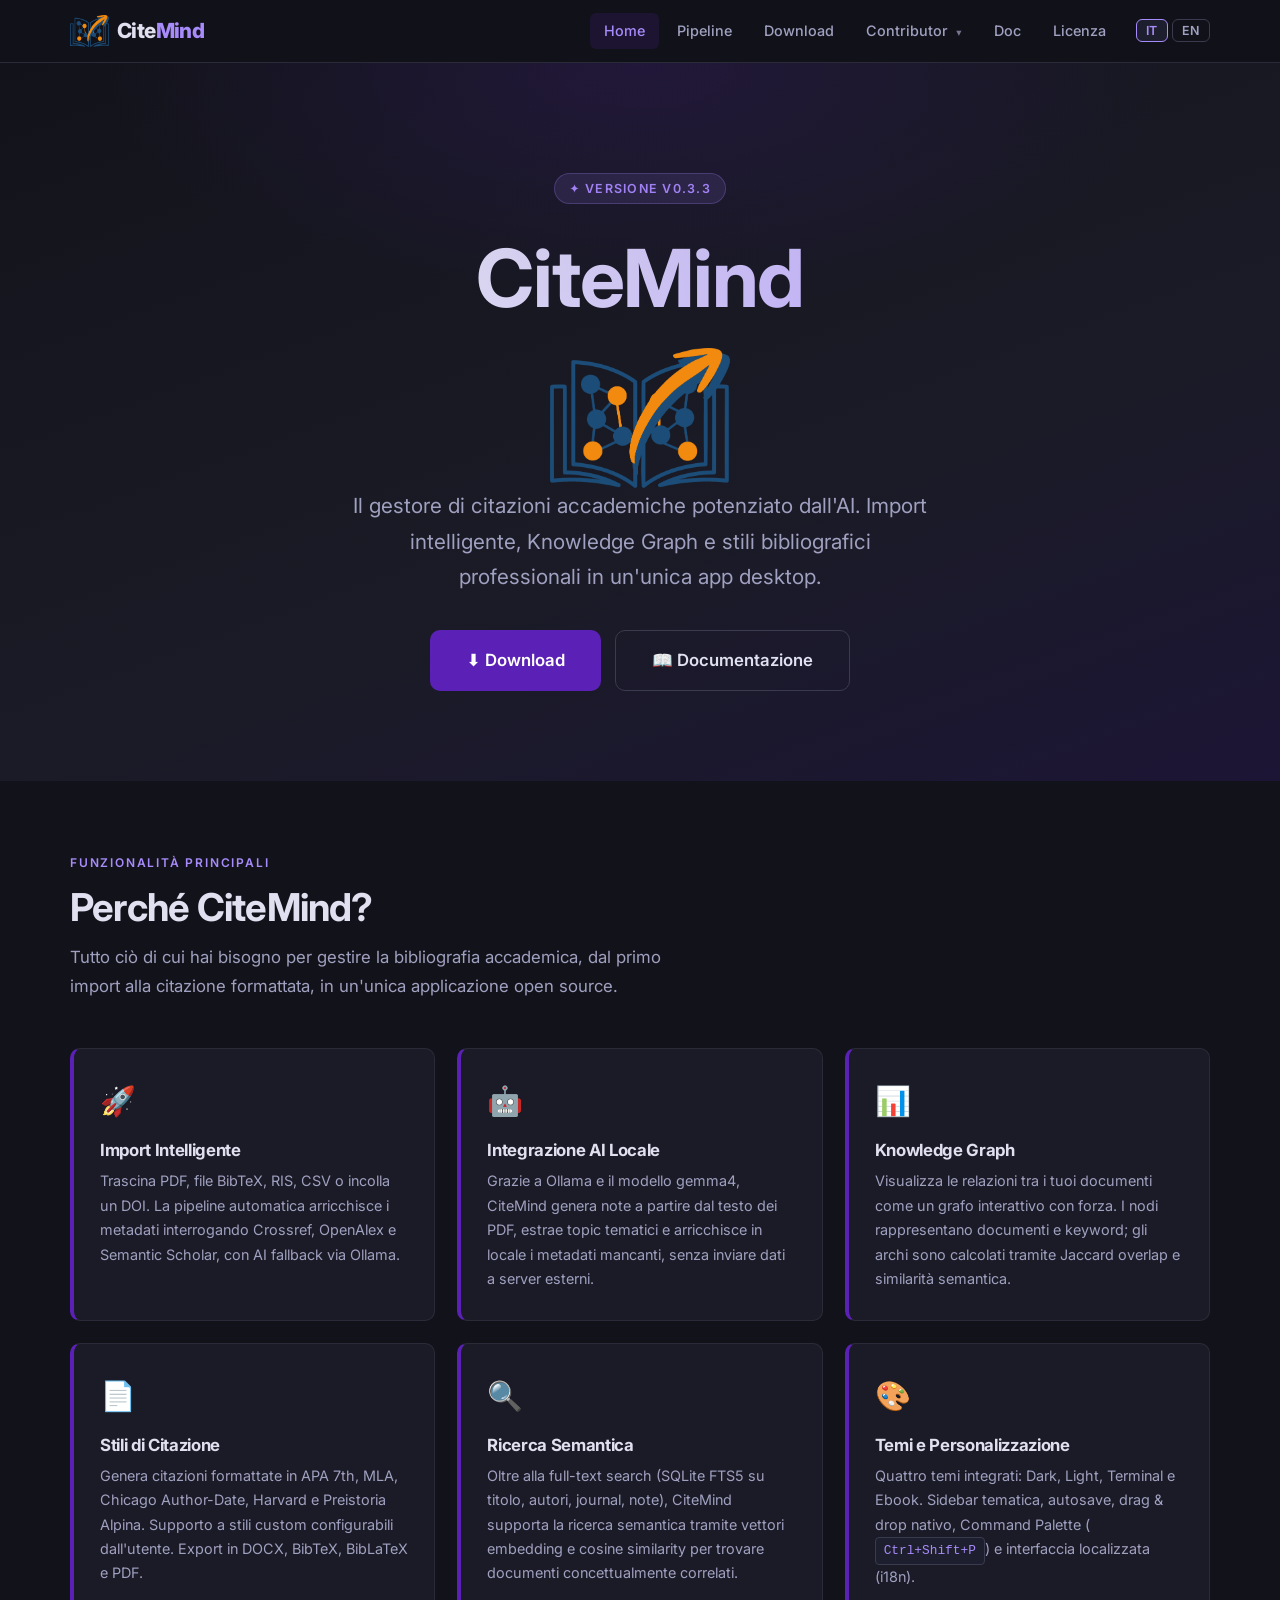
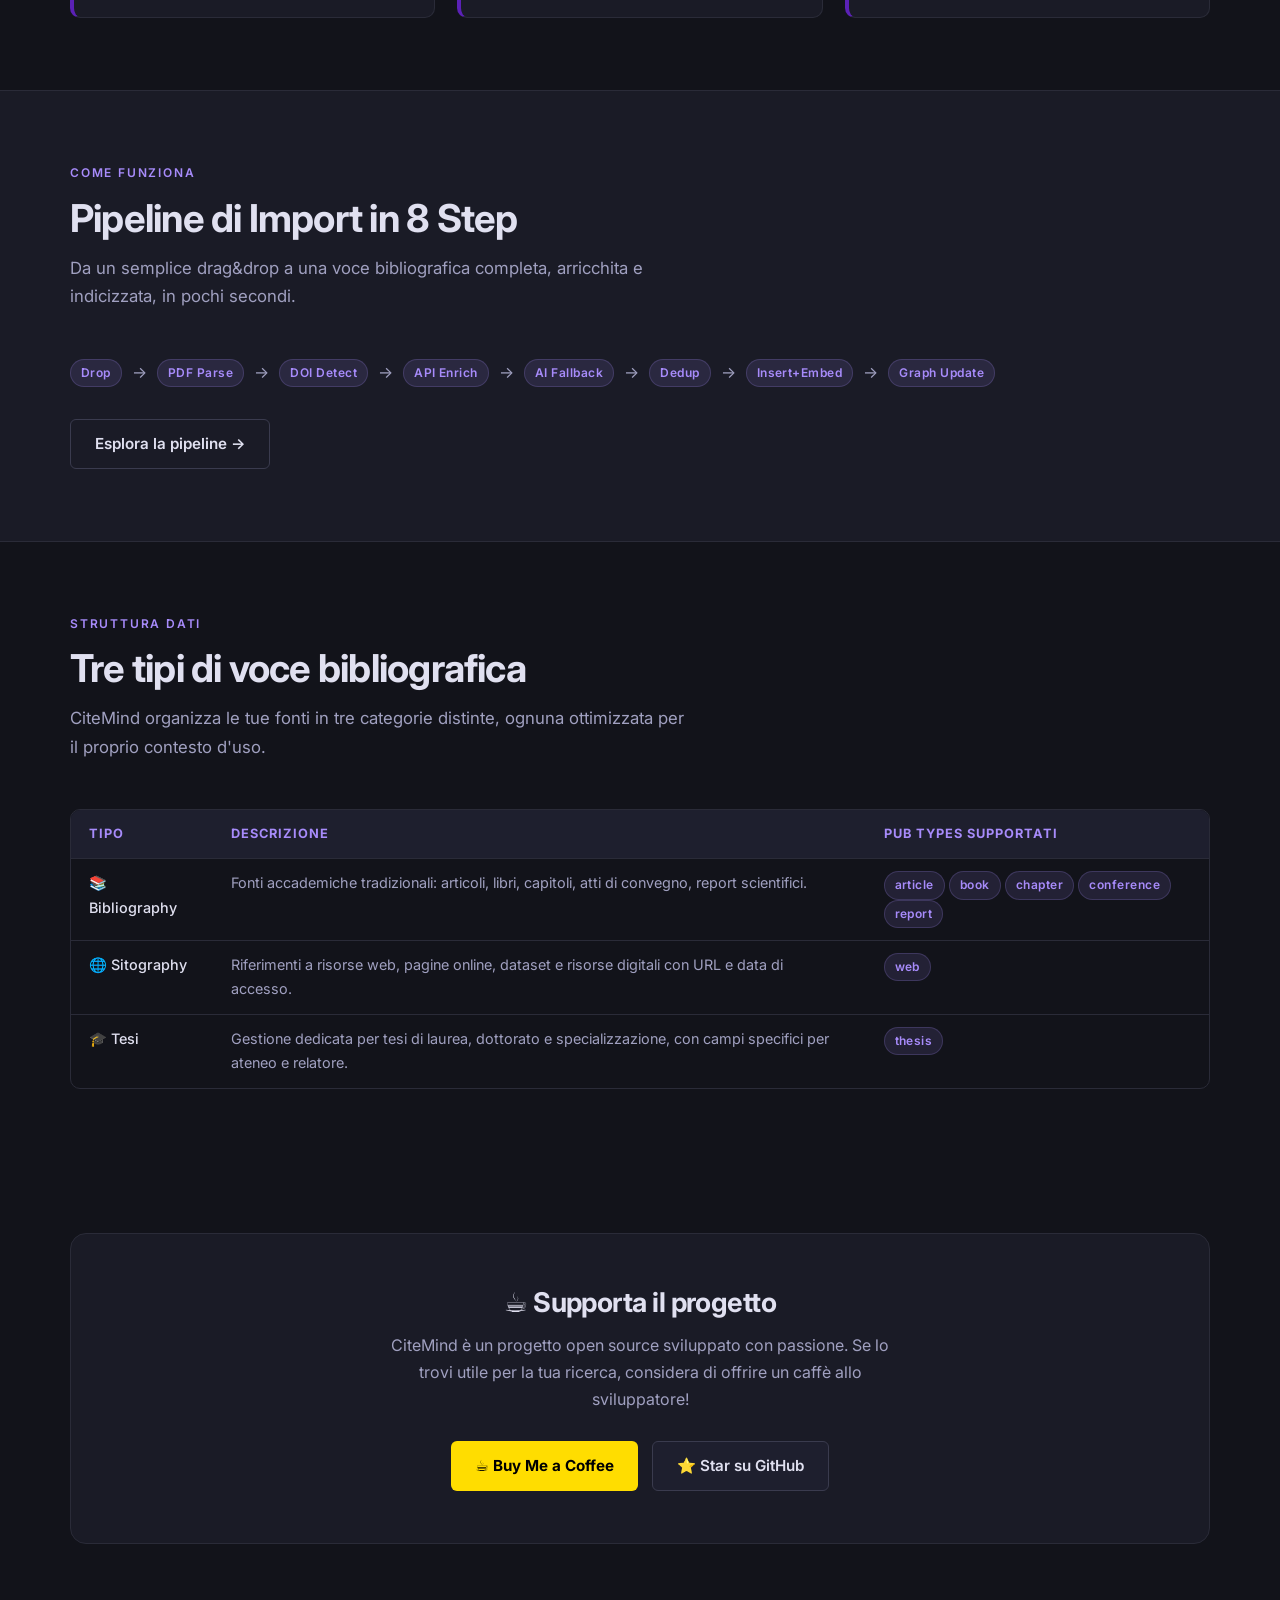
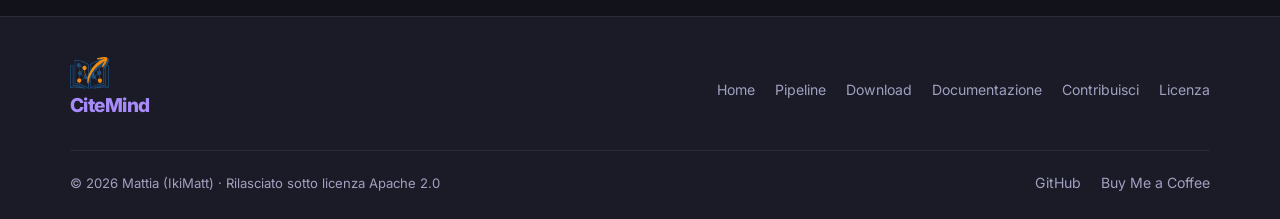
==== commit 0fbae0e6: "Update index.html" ====
--- a/index.html
+++ b/index.html
@@ -3,9 +3,9 @@
 <head>
   <meta charset="UTF-8" />
   <meta name="viewport" content="width=device-width, initial-scale=1.0" />
+  <link rel="icon" type="image/png" href="Logo.png">
   <title>
-    <span class="lang-it">CiteMind – Gestione Citazioni Accademiche</span>
-    <span class="lang-en">CiteMind – Citation Manager</span>
+    CiteMind
   </title>
   <meta name="description" class="lang-it" content="CiteMind è un'app desktop Python/PySide6 per la gestione di citazioni accademiche, con pipeline di import AI, Knowledge Graph e stili APA/MLA/Chicago." />
   <meta name="description" class="lang-en" content="CiteMind is a Python/PySide6 desktop app for academic citation management, featuring an AI import pipeline, Knowledge Graph and APA/MLA/Chicago styles." />
@@ -311,7 +311,7 @@
       </div>
     </div>
     <div class="footer-bottom">
-      <p>© 2026 Mattia (IkiMatt) · <span class="lang-it">Rilasciato sotto licenza MIT</span><span class="lang-en">Released under MIT License</span></p>
+      <p>© 2026 Mattia (IkiMatt) · <span class="lang-it">Rilasciato sotto licenza Apache 2.0</span><span class="lang-en">Released under Apache 2.0 License</span></p>
       <div class="footer-links">
         <a href="https://github.com/IkiMatt/CiteMind" target="_blank" rel="noopener">GitHub</a>
         <a href="https://buymeacoffee.com/ikimattia" target="_blank" rel="noopener">Buy Me a Coffee</a>
